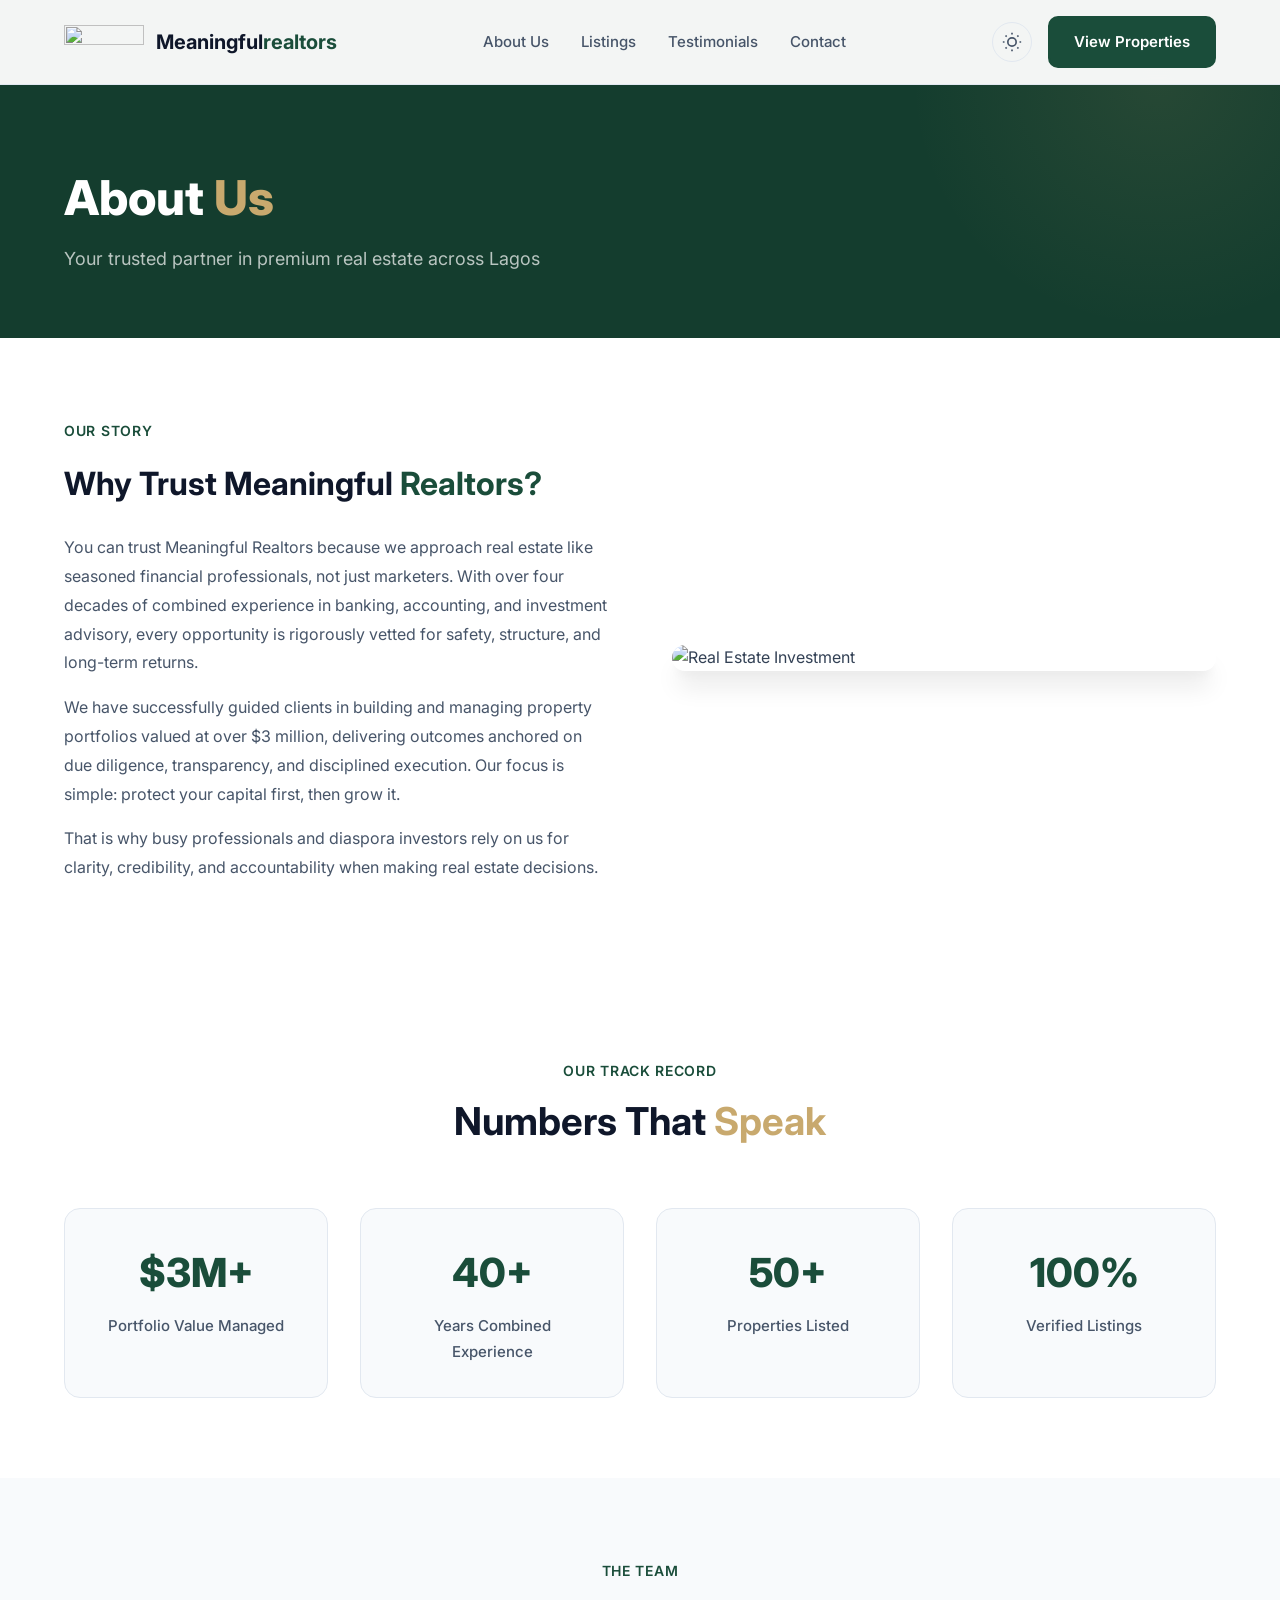
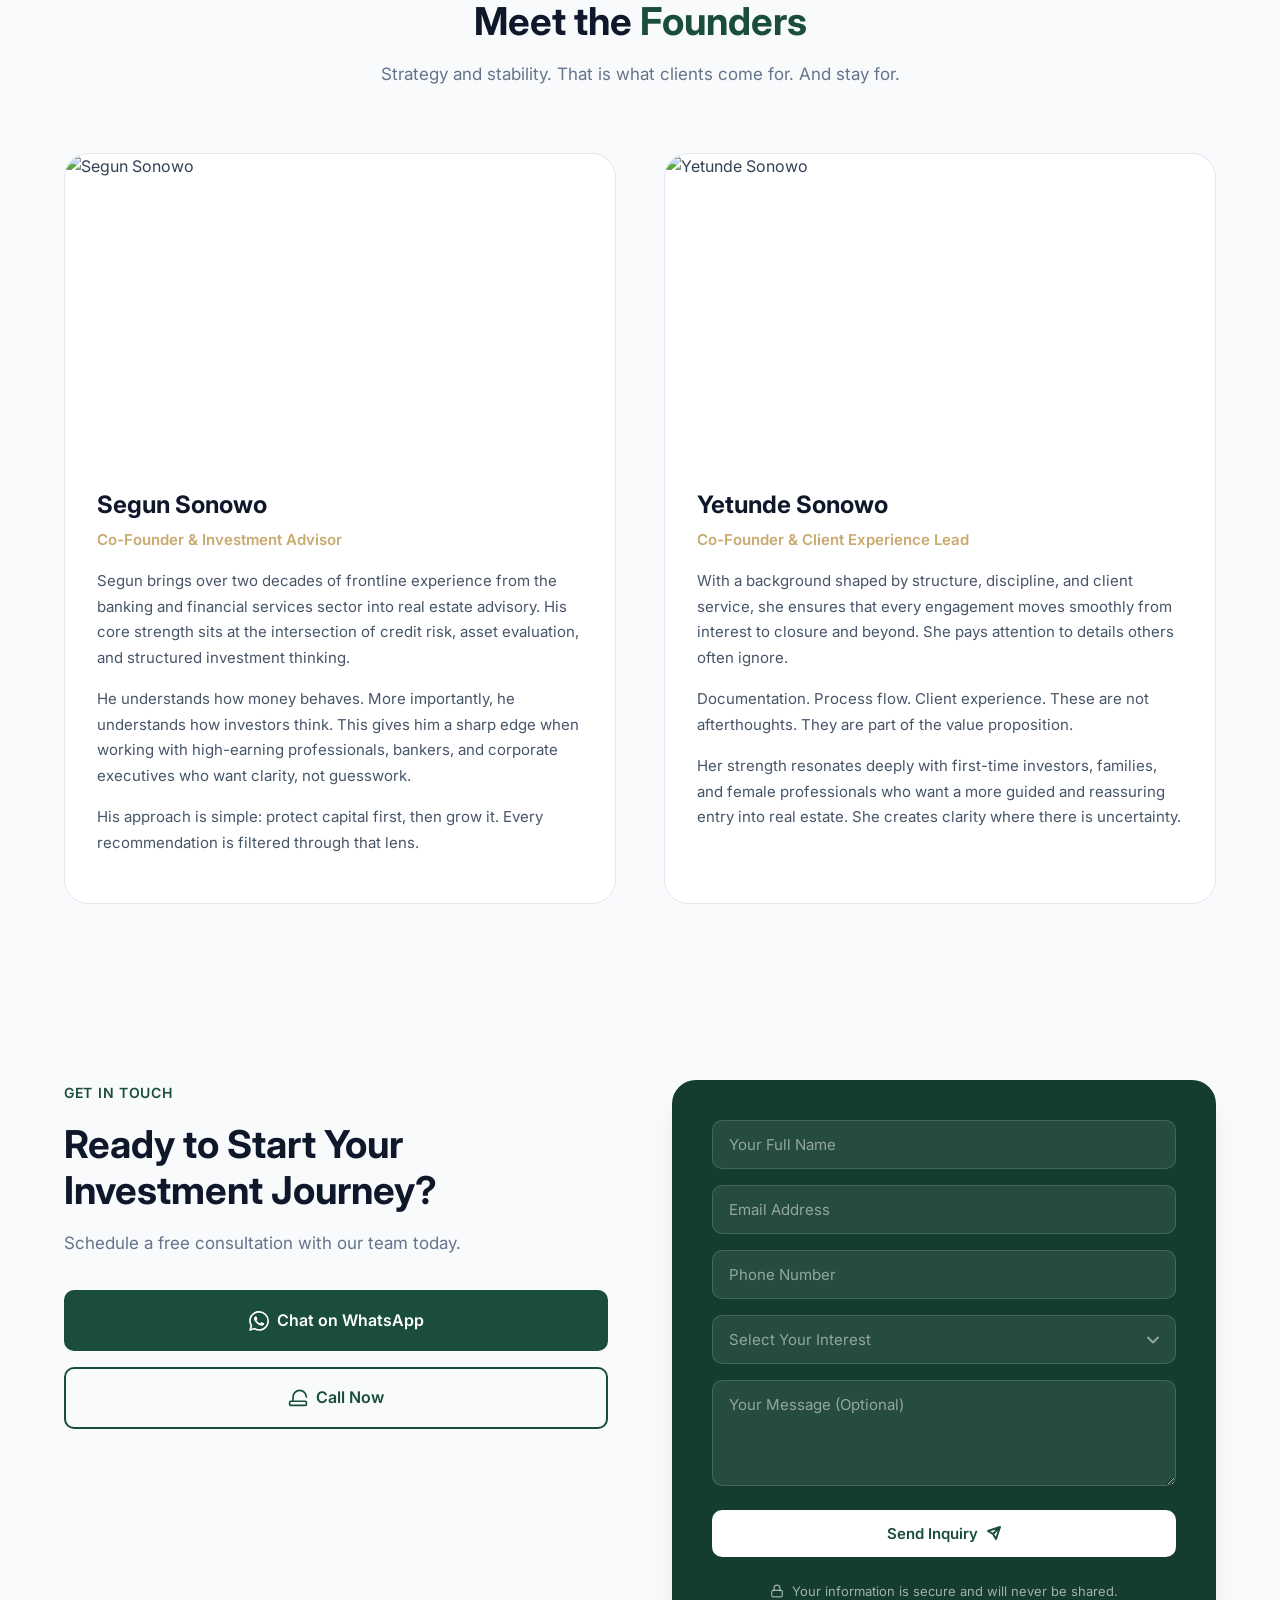
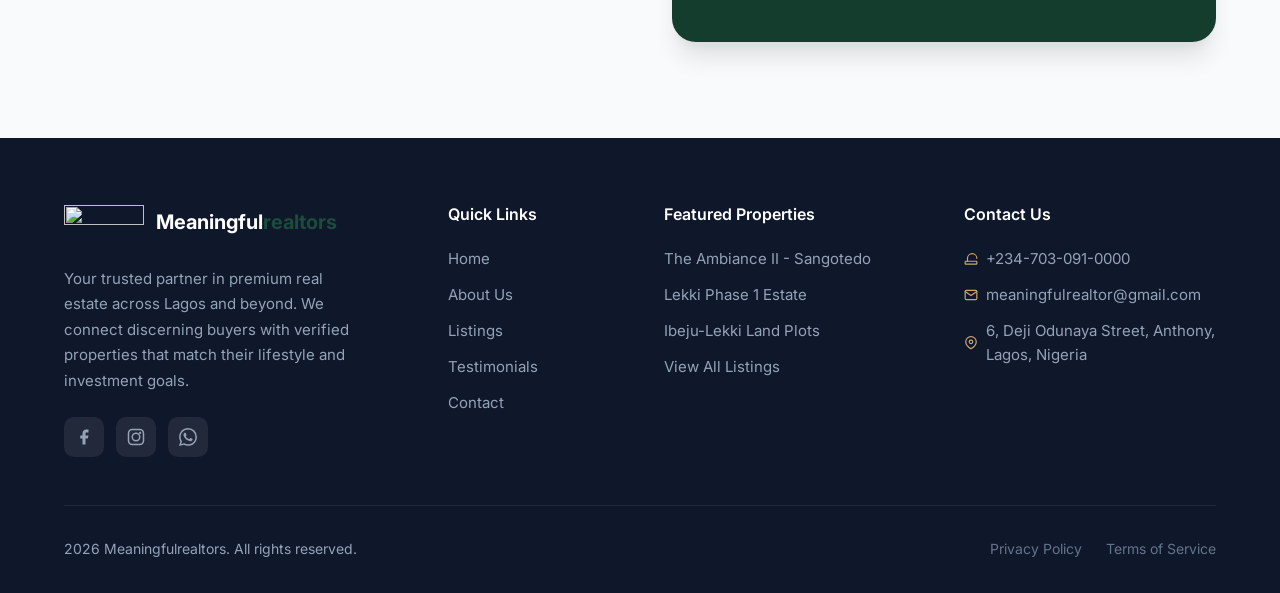
==== about.html @ 2f127710 "Add files via upload" ====
<!DOCTYPE html>
<html lang="en">
<head>
    <meta charset="UTF-8">
    <meta name="viewport" content="width=device-width, initial-scale=1.0">
    <title>About Us - Meaningfulrealtor</title>
    <link rel="stylesheet" href="styles.css">
    <link rel="preconnect" href="https://fonts.googleapis.com">
    <link rel="preconnect" href="https://fonts.gstatic.com" crossorigin>
    <link href="https://fonts.googleapis.com/css2?family=Inter:wght@300;400;500;600;700;800&display=swap" rel="stylesheet">
</head>
<body>

    <!-- Navbar -->
    <nav class="navbar" id="navbar">
        <div class="container nav-container">
            <a href="index.html" class="logo">
                <img src="./images/logo.png" alt="" width="80" height="40">
                <span class="logo-text">Meaningful<span class="logo-accent">realtors</span></span>
            </a>

            <ul class="nav-links" id="navLinks">
                <li><a href="about.html">About Us</a></li>
                <li><a href="listings.html">Listings</a></li>
                <li><a href="testimonials.html">Testimonials</a></li>
                <li><a href="index.html#contact">Contact</a></li>
            </ul>

            <div class="nav-actions">
                <button class="theme-toggle" id="themeToggle" aria-label="Toggle dark mode">
                    <svg class="sun-icon" width="20" height="20" viewBox="0 0 24 24" fill="none" stroke="currentColor" stroke-width="2"><circle cx="12" cy="12" r="5"/><path d="M12 1v2M12 21v2M4.22 4.22l1.42 1.42M18.36 18.36l1.42 1.42M1 12h2M21 12h2M4.22 19.78l1.42-1.42M18.36 5.64l1.42-1.42"/></svg>
                    <svg class="moon-icon" width="20" height="20" viewBox="0 0 24 24" fill="none" stroke="currentColor" stroke-width="2"><path d="M21 12.79A9 9 0 1111.21 3 7 7 0 0021 12.79z"/></svg>
                </button>
                <a href="listings.html" class="btn btn-primary nav-cta">View Properties</a>
                <button class="hamburger" id="hamburger" aria-label="Toggle menu">
                    <span></span>
                    <span></span>
                    <span></span>
                </button>
            </div>
        </div>
    </nav>

    <!-- Mobile Menu -->
    <div class="mobile-menu" id="mobileMenu">
        <button class="mobile-close" id="mobileClose" aria-label="Close menu">
            <svg width="24" height="24" viewBox="0 0 24 24" fill="none" stroke="currentColor" stroke-width="2"><path d="M18 6L6 18M6 6l12 12"/></svg>
        </button>
        <ul>
            <li><a href="about.html">About Us</a></li>
            <li><a href="listings.html">Listings</a></li>
            <li><a href="testimonials.html">Testimonials</a></li>
            <li><a href="index.html#contact">Contact</a></li>
        </ul>
        <a href="listings.html" class="btn btn-primary btn-full">View Properties</a>
    </div>
    <div class="mobile-overlay" id="mobileOverlay"></div>

    <!-- Page Header -->
    <section class="page-header">
        <div class="container">
            <h1>About <span class="text-gold">Us</span></h1>
            <p>Your trusted partner in premium real estate across Lagos</p>
        </div>
    </section>

    <!-- Company Story -->
    <section class="about-story">
        <div class="container">
            <div class="about-story-grid">
                <div class="about-story-text">
                    <span class="section-tag">Our Story</span>
                    <h2>Why Trust Meaningful <span class="text-green">Realtors?</span></h2>
                    <p>You can trust Meaningful Realtors because we approach real estate like seasoned financial professionals, not just marketers. With over four decades of combined experience in banking, accounting, and investment advisory, every opportunity is rigorously vetted for safety, structure, and long-term returns.</p>
                    <p>We have successfully guided clients in building and managing property portfolios valued at over $3 million, delivering outcomes anchored on due diligence, transparency, and disciplined execution. Our focus is simple: protect your capital first, then grow it.</p>
                    <p>That is why busy professionals and diaspora investors rely on us for clarity, credibility, and accountability when making real estate decisions.</p>
                </div>
                <div class="about-story-image">
                    <img src="https://images.unsplash.com/photo-1560518883-ce09059eeffa?w=600&h=500&fit=crop" alt="Real Estate Investment">
                </div>
            </div>
        </div>
    </section>

    <!-- Trust Stats -->
    <section class="trust-section">
        <div class="container">
            <div class="section-header">
                <span class="section-tag">Our Track Record</span>
                <h2 class="section-title">Numbers That <span class="text-gold">Speak</span></h2>
            </div>
            <div class="trust-grid">
                <div class="trust-item">
                    <span class="trust-number">$3M+</span>
                    <span class="trust-label">Portfolio Value Managed</span>
                </div>
                <div class="trust-item">
                    <span class="trust-number">40+</span>
                    <span class="trust-label">Years Combined Experience</span>
                </div>
                <div class="trust-item">
                    <span class="trust-number">50+</span>
                    <span class="trust-label">Properties Listed</span>
                </div>
                <div class="trust-item">
                    <span class="trust-number">100%</span>
                    <span class="trust-label">Verified Listings</span>
                </div>
            </div>
        </div>
    </section>

    <!-- Founders -->
    <section class="founders">
        <div class="container">
            <div class="section-header">
                <span class="section-tag">The Team</span>
                <h2 class="section-title">Meet the <span class="text-green">Founders</span></h2>
                <p class="section-subtitle">Strategy and stability. That is what clients come for. And stay for.</p>
            </div>
            <div class="founders-grid">
                <div class="founder-card">
                    <div class="founder-image">
                        <img src="./images/segun_sonowo.png" alt="Segun Sonowo">
                    </div>
                    <div class="founder-content">
                        <h3>Segun Sonowo</h3>
                        <span class="founder-role">Co-Founder & Investment Advisor</span>
                        <p>Segun brings over two decades of frontline experience from the banking and financial services sector into real estate advisory. His core strength sits at the intersection of credit risk, asset evaluation, and structured investment thinking.</p>
                        <p>He understands how money behaves. More importantly, he understands how investors think. This gives him a sharp edge when working with high-earning professionals, bankers, and corporate executives who want clarity, not guesswork.</p>
                        <p>His approach is simple: protect capital first, then grow it. Every recommendation is filtered through that lens.</p>
                    </div>
                </div>
                <div class="founder-card">
                    <div class="founder-image">
                        <img src="./images/Yetunde_Sonowo.png" alt="Yetunde Sonowo">
                    </div>
                    <div class="founder-content">
                        <h3>Yetunde Sonowo</h3>
                        <span class="founder-role">Co-Founder & Client Experience Lead</span>
                        <p>With a background shaped by structure, discipline, and client service, she ensures that every engagement moves smoothly from interest to closure and beyond. She pays attention to details others often ignore.</p>
                        <p>Documentation. Process flow. Client experience. These are not afterthoughts. They are part of the value proposition.</p>
                        <p>Her strength resonates deeply with first-time investors, families, and female professionals who want a more guided and reassuring entry into real estate. She creates clarity where there is uncertainty.</p>
                    </div>
                </div>
            </div>
        </div>
    </section>

    <!-- CTA Section -->
    <section class="contact" id="contact">
        <div class="container">
            <div class="contact-wrapper">
                <div class="contact-info">
                    <span class="section-tag">Get In Touch</span>
                    <h2 class="section-title">Ready to Start Your Investment Journey?</h2>
                    <p class="section-subtitle">Schedule a free consultation with our team today.</p>
                    <div class="contact-cta">
                        <a href="https://wa.me/2347030910000" target="_blank" class="btn btn-primary btn-lg btn-full">
                            <svg width="20" height="20" viewBox="0 0 24 24" fill="currentColor"><path d="M17.472 14.382c-.297-.149-1.758-.867-2.03-.967-.273-.099-.471-.148-.67.15-.197.297-.767.966-.94 1.164-.173.199-.347.223-.644.075-.297-.15-1.255-.463-2.39-1.475-.883-.788-1.48-1.761-1.653-2.059-.173-.297-.018-.458.13-.606.134-.133.298-.347.446-.52.149-.174.198-.298.298-.497.099-.198.05-.371-.025-.52-.075-.149-.669-1.612-.916-2.207-.242-.579-.487-.5-.669-.51-.173-.008-.371-.01-.57-.01-.198 0-.52.074-.792.372-.272.297-1.04 1.016-1.04 2.479 0 1.462 1.065 2.875 1.213 3.074.149.198 2.096 3.2 5.077 4.487.709.306 1.262.489 1.694.625.712.227 1.36.195 1.871.118.571-.085 1.758-.719 2.006-1.413.248-.694.248-1.289.173-1.413-.074-.124-.272-.198-.57-.347m-5.421 7.403h-.004a9.87 9.87 0 01-5.031-1.378l-.361-.214-3.741.982.998-3.648-.235-.374a9.86 9.86 0 01-1.51-5.26c.001-5.45 4.436-9.884 9.888-9.884 2.64 0 5.122 1.03 6.988 2.898a9.825 9.825 0 012.893 6.994c-.003 5.45-4.437 9.884-9.885 9.884m8.413-18.297A11.815 11.815 0 0012.05 0C5.495 0 .16 5.335.157 11.892c0 2.096.547 4.142 1.588 5.945L.057 24l6.305-1.654a11.882 11.882 0 005.683 1.448h.005c6.554 0 11.89-5.335 11.893-11.893a11.821 11.821 0 00-3.48-8.413z"/></svg>
                            Chat on WhatsApp
                        </a>
                        <a href="tel:+2347030910000" class="btn btn-outline-dark btn-lg btn-full">
                            <svg width="20" height="20" viewBox="0 0 24 24" fill="none" stroke="currentColor" stroke-width="2"><path d="M22 16.92V19.92C22 20.47 21.55 20.92 21 20.92H3C2.45 20.92 2 20.47 2 19.92V16.92C2 16.37 2.45 15.92 3 15.92H21C21.55 15.92 22 16.37 22 16.92Z"/><path d="M6 15.92V10.92C6 6.5 9.58 2.92 14 2.92C18.42 2.92 22 6.5 22 10.92" stroke-linecap="round"/></svg>
                            Call Now
                        </a>
                    </div>
                </div>
                <div class="contact-form-wrapper">
                    <form class="contact-form" action="#" method="POST">
                        <div class="form-group">
                            <input type="text" name="name" placeholder="Your Full Name" required>
                        </div>
                        <div class="form-group">
                            <input type="email" name="email" placeholder="Email Address" required>
                        </div>
                        <div class="form-group">
                            <input type="tel" name="phone" placeholder="Phone Number" required>
                        </div>
                        <div class="form-group">
                            <select name="interest" required>
                                <option value="" disabled selected>Select Your Interest</option>
                                <option value="buy">Buy a Property</option>
                                <option value="invest">Investment Opportunity</option>
                                <option value="rent">Rent a Property</option>
                                <option value="sell">Sell a Property</option>
                            </select>
                        </div>
                        <div class="form-group">
                            <textarea name="message" rows="4" placeholder="Your Message (Optional)"></textarea>
                        </div>
                        <button type="submit" class="btn btn-light btn-full">
                            Send Inquiry
                            <svg width="16" height="16" viewBox="0 0 16 16" fill="none"><path d="M14 2L7 9M14 2L10 14L7 9M14 2L2 6L7 9" stroke="currentColor" stroke-width="2" stroke-linecap="round" stroke-linejoin="round"/></svg>
                        </button>
                        <p class="form-note">
                            <svg width="14" height="14" viewBox="0 0 24 24" fill="none" stroke="currentColor" stroke-width="2"><rect x="3" y="11" width="18" height="11" rx="2"/><path d="M7 11V7C7 4.23858 9.23858 2 12 2C14.7614 2 17 4.23858 17 7V11" stroke-linecap="round"/></svg>
                            Your information is secure and will never be shared.
                        </p>
                    </form>
                </div>
            </div>
        </div>
    </section>

    <!-- Footer -->
    <footer class="footer">
        <div class="container">
            <div class="footer-grid">
                <div class="footer-brand">
                    <a href="index.html" class="logo">
                        <img src="./images/logo.png" alt="" width="80" height="40">
                        <span class="logo-text">Meaningful<span class="logo-accent">realtors</span></span>
                    </a>
                    <p>Your trusted partner in premium real estate across Lagos and beyond. We connect discerning buyers with verified properties that match their lifestyle and investment goals.</p>
                    <div class="social-links">
                        <a href="https://www.facebook.com/meaningfulrealtors/" aria-label="Facebook"><svg width="18" height="18" viewBox="0 0 24 24" fill="currentColor"><path d="M18 2H15C13.67 2 12.4 2.53 11.46 3.46C10.53 4.4 10 5.67 10 7V10H7V14H10V22H14V14H17L18 10H14V7C14 6.73 14.11 6.48 14.29 6.29C14.48 6.11 14.73 6 15 6H18V2Z"/></svg></a>
                        <a href="https://www.instagram.com/meaningfulrealtors/" target="_blank" aria-label="Instagram"><svg width="18" height="18" viewBox="0 0 24 24" fill="none" stroke="currentColor" stroke-width="2"><rect x="2" y="2" width="20" height="20" rx="5"/><circle cx="12" cy="12" r="5"/><circle cx="17.5" cy="6.5" r="1.5" fill="currentColor" stroke="none"/></svg></a>
                        <a href="https://wa.me/2347030910000" target="_blank" aria-label="WhatsApp"><svg width="18" height="18" viewBox="0 0 24 24" fill="currentColor"><path d="M17.472 14.382c-.297-.149-1.758-.867-2.03-.967-.273-.099-.471-.148-.67.15-.197.297-.767.966-.94 1.164-.173.199-.347.223-.644.075-.297-.15-1.255-.463-2.39-1.475-.883-.788-1.48-1.761-1.653-2.059-.173-.297-.018-.458.13-.606.134-.133.298-.347.446-.52.149-.174.198-.298.298-.497.099-.198.05-.371-.025-.52-.075-.149-.669-1.612-.916-2.207-.242-.579-.487-.5-.669-.51-.173-.008-.371-.01-.57-.01-.198 0-.52.074-.792.372-.272.297-1.04 1.016-1.04 2.479 0 1.462 1.065 2.875 1.213 3.074.149.198 2.096 3.2 5.077 4.487.709.306 1.262.489 1.694.625.712.227 1.36.195 1.871.118.571-.085 1.758-.719 2.006-1.413.248-.694.248-1.289.173-1.413-.074-.124-.272-.198-.57-.347m-5.421 7.403h-.004a9.87 9.87 0 01-5.031-1.378l-.361-.214-3.741.982.998-3.648-.235-.374a9.86 9.86 0 01-1.51-5.26c.001-5.45 4.436-9.884 9.888-9.884 2.64 0 5.122 1.03 6.988 2.898a9.825 9.825 0 012.893 6.994c-.003 5.45-4.437 9.884-9.885 9.884m8.413-18.297A11.815 11.815 0 0012.05 0C5.495 0 .16 5.335.157 11.892c0 2.096.547 4.142 1.588 5.945L.057 24l6.305-1.654a11.882 11.882 0 005.683 1.448h.005c6.554 0 11.89-5.335 11.893-11.893a11.821 11.821 0 00-3.48-8.413z"/></svg></a>
                        <!-- <a href="#" aria-label="LinkedIn"><svg width="18" height="18" viewBox="0 0 24 24" fill="currentColor"><path d="M20.447 20.452h-3.554v-5.569c0-1.328-.027-3.037-1.852-3.037-1.853 0-2.136 1.445-2.136 2.939v5.667H9.351V9h3.414v1.561h.046c.477-.9 1.637-1.85 3.37-1.85 3.601 0 4.267 2.37 4.267 5.455v6.286zM5.337 7.433a2.062 2.062 0 01-2.063-2.065 2.064 2.064 0 112.063 2.065zm1.782 13.019H3.555V9h3.564v11.452zM22.225 0H1.771C.792 0 0 .774 0 1.729v20.542C0 23.227.792 24 1.771 24h20.451C23.2 24 24 23.227 24 22.271V1.729C24 .774 23.2 0 22.222 0h.003z"/></svg></a> -->
                    </div>
                </div>
                <div class="footer-links">
                    <h4>Quick Links</h4>
                    <ul>
                        <li><a href="index.html">Home</a></li>
                        <li><a href="about.html">About Us</a></li>
                        <li><a href="listings.html">Listings</a></li>
                        <li><a href="testimonials.html">Testimonials</a></li>
                        <li><a href="index.html#contact">Contact</a></li>
                    </ul>
                </div>
                <div class="footer-links">
                    <h4>Featured Properties</h4>
                    <ul>
                        <li><a href="listings.html#ambiance">The Ambiance II - Sangotedo</a></li>
                        <li><a href="listings.html#lekki">Lekki Phase 1 Estate</a></li>
                        <li><a href="listings.html#ibeju">Ibeju-Lekki Land Plots</a></li>
                        <li><a href="listings.html">View All Listings</a></li>
                    </ul>
                </div>
                <div class="footer-links">
                    <h4>Contact Us</h4>
                    <ul>
                        <li>
                            <svg width="14" height="14" viewBox="0 0 24 24" fill="none" stroke="currentColor" stroke-width="2"><path d="M22 16.92V19.92C22 20.47 21.55 20.92 21 20.92H3C2.45 20.92 2 20.47 2 19.92V16.92C2 16.37 2.45 15.92 3 15.92H21C21.55 15.92 22 16.37 22 16.92Z"/><path d="M6 15.92V10.92C6 6.5 9.58 2.92 14 2.92C18.42 2.92 22 6.5 22 10.92" stroke-linecap="round"/></svg>
                            <span>+234-703-091-0000</span>
                        </li>
                        <li>
                            <svg width="14" height="14" viewBox="0 0 24 24" fill="none" stroke="currentColor" stroke-width="2"><path d="M4 4H20C21.1 4 22 4.9 22 6V18C22 19.1 21.1 20 20 20H4C2.9 20 2 19.1 2 18V6C2 4.9 2.9 4 4 4Z"/><path d="M22 6L12 13L2 6" stroke-linecap="round"/></svg>
                            <span>meaningfulrealtor@gmail.com</span>
                        </li>
                        <li>
                            <svg width="14" height="14" viewBox="0 0 24 24" fill="none" stroke="currentColor" stroke-width="2"><path d="M21 10C21 17 12 22 12 22C12 22 3 17 3 10C3 5.03 7.03 1 12 1C16.97 1 21 5.03 21 10Z"/><circle cx="12" cy="10" r="3"/></svg>
                            <span>6, Deji Odunaya Street, Anthony, Lagos, Nigeria</span>
                        </li>
                    </ul>
                </div>
            </div>
            <div class="footer-bottom">
                <p>2026 Meaningfulrealtors. All rights reserved.</p>
                <div class="footer-legal">
                    <a href="#">Privacy Policy</a>
                    <a href="#">Terms of Service</a>
                </div>
            </div>
        </div>
    </footer>

    <script src="script.js"></script>
    <script src="https://unpkg.com/aos@next/dist/aos.js"></script>
</body>
</html>
---- styles.css ----
/* ============================================
   Meaningfulrealtor - Real Estate Website
   Modern CSS with CSS Variables, Flexbox & Grid
   Dark Mode Support, Mobile Menu, Testimonials Slider
   ============================================ */

/* CSS Custom Properties */
:root {
    --color-primary: #1a4d3a;
    --color-primary-dark: #143d2e;
    --color-primary-light: #2d6b52;
    --color-gold: #c8a96e;
    --color-gold-dark: #b8985a;
    --color-white: #ffffff;
    --color-black: #0f172a;
    --color-gray-50: #f8fafc;
    --color-gray-100: #f1f5f9;
    --color-gray-200: #e2e8f0;
    --color-gray-300: #cbd5e1;
    --color-gray-400: #94a3b8;
    --color-gray-500: #64748b;
    --color-gray-600: #475569;
    --color-gray-700: #334155;
    --color-gray-800: #1e293b;
    --color-gray-900: #0f172a;

    --font-family: 'Inter', -apple-system, BlinkMacSystemFont, 'Segoe UI', Roboto, sans-serif;

    --radius-sm: 6px;
    --radius-md: 10px;
    --radius-lg: 16px;
    --radius-xl: 24px;

    --shadow-sm: 0 1px 2px rgba(0, 0, 0, 0.05);
    --shadow-md: 0 4px 6px -1px rgba(0, 0, 0, 0.1), 0 2px 4px -1px rgba(0, 0, 0, 0.06);
    --shadow-lg: 0 10px 15px -3px rgba(0, 0, 0, 0.1), 0 4px 6px -2px rgba(0, 0, 0, 0.05);
    --shadow-xl: 0 20px 25px -5px rgba(0, 0, 0, 0.1), 0 10px 10px -5px rgba(0, 0, 0, 0.04);

    --transition: all 0.3s cubic-bezier(0.4, 0, 0.2, 1);
    --container-max: 1200px;
    --container-padding: 1.5rem;
}

/* Dark Mode Variables */
[data-theme="dark"] {
    --color-white: #0f172a;
    --color-black: #f8fafc;
    --color-gray-50: #1e293b;
    --color-gray-100: #1e293b;
    --color-gray-200: #334155;
    --color-gray-300: #475569;
    --color-gray-400: #64748b;
    --color-gray-500: #94a3b8;
    --color-gray-600: #cbd5e1;
    --color-gray-700: #e2e8f0;
    --color-gray-800: #f1f5f9;
    --color-gray-900: #f8fafc;
}

/* Reset & Base */
*, *::before, *::after {
    box-sizing: border-box;
    margin: 0;
    padding: 0;
}

html {
    scroll-behavior: smooth;
    -webkit-font-smoothing: antialiased;
    -moz-osx-font-smoothing: grayscale;
}

body {
    font-family: var(--font-family);
    font-size: 16px;
    line-height: 1.6;
    color: var(--color-gray-700);
    background-color: var(--color-white);
    transition: background-color 0.3s ease, color 0.3s ease;
}

img {
    max-width: 100%;
    height: auto;
    display: block;
}

a {
    text-decoration: none;
    color: inherit;
    transition: var(--transition);
}

ul {
    list-style: none;
}

/* Container */
.container {
    width: 100%;
    max-width: var(--container-max);
    margin: 0 auto;
    padding: 0 var(--container-padding);
}

/* Typography Helpers */
.text-gold { color: var(--color-gold); }
.text-green { color: var(--color-primary); }
.text-center { text-align: center; }

/* Buttons */
.btn {
    display: inline-flex;
    align-items: center;
    justify-content: center;
    gap: 0.5rem;
    padding: 0.75rem 1.5rem;
    font-family: var(--font-family);
    font-size: 0.9375rem;
    font-weight: 600;
    border-radius: var(--radius-md);
    border: 2px solid transparent;
    cursor: pointer;
    transition: var(--transition);
    text-decoration: none;
    white-space: nowrap;
}

.btn-primary {
    background-color: var(--color-primary);
    color: var(--color-white);
    border-color: var(--color-primary);
}

.btn-primary:hover {
    background-color: var(--color-primary-dark);
    border-color: var(--color-primary-dark);
    transform: translateY(-2px);
    box-shadow: var(--shadow-lg);
}

.btn-outline {
    background-color: rgba(255, 255, 255, 0.1);
    color: var(--color-white);
    border-color: rgba(255, 255, 255, 0.3);
    backdrop-filter: blur(10px);
}

.btn-outline:hover {
    background-color: rgba(255, 255, 255, 0.2);
    border-color: rgba(255, 255, 255, 0.5);
    transform: translateY(-2px);
}

.btn-outline-dark {
    background-color: transparent;
    color: var(--color-primary);
    border-color: var(--color-primary);
}

.btn-outline-dark:hover {
    background-color: var(--color-primary);
    color: var(--color-white);
    transform: translateY(-2px);
}

.btn-light {
    background-color: var(--color-white);
    color: var(--color-primary);
    border-color: var(--color-white);
}

.btn-light:hover {
    background-color: var(--color-gray-100);
    transform: translateY(-2px);
    box-shadow: var(--shadow-lg);
}

.btn-lg {
    padding: 1rem 2rem;
    font-size: 1rem;
}

.btn-sm {
    padding: 0.5rem 1rem;
    font-size: 0.875rem;
}

.btn-full {
    width: 100%;
}

/* ============================================
   THEME TOGGLE
   ============================================ */
.theme-toggle {
    width: 40px;
    height: 40px;
    border-radius: 50%;
    border: 1px solid var(--color-gray-200);
    background: transparent;
    cursor: pointer;
    display: flex;
    align-items: center;
    justify-content: center;
    color: var(--color-gray-600);
    transition: var(--transition);
    position: relative;
    overflow: hidden;
}

.theme-toggle:hover {
    background-color: var(--color-gray-100);
    color: var(--color-primary);
}

.theme-toggle .sun-icon,
.theme-toggle .moon-icon {
    position: absolute;
    transition: transform 0.3s ease, opacity 0.3s ease;
}

.theme-toggle .sun-icon {
    opacity: 1;
    transform: rotate(0deg) scale(1);
}

.theme-toggle .moon-icon {
    opacity: 0;
    transform: rotate(90deg) scale(0.5);
}

[data-theme="dark"] .theme-toggle .sun-icon {
    opacity: 0;
    transform: rotate(-90deg) scale(0.5);
}

[data-theme="dark"] .theme-toggle .moon-icon {
    opacity: 1;
    transform: rotate(0deg) scale(1);
}

/* ============================================
   NAVBAR
   ============================================ */
.navbar {
    position: fixed;
    top: 0;
    left: 0;
    right: 0;
    z-index: 1000;
    background-color: rgba(255, 255, 255, 0.95);
    backdrop-filter: blur(20px);
    border-bottom: 1px solid var(--color-gray-200);
    padding: 1rem 0;
    transition: var(--transition);
}

[data-theme="dark"] .navbar {
    background-color: rgba(15, 23, 42, 0.95);
    border-bottom-color: var(--color-gray-800);
}

.nav-container {
    display: flex;
    align-items: center;
    justify-content: space-between;
}

.logo {
    display: flex;
    align-items: center;
    gap: 0.75rem;
    font-weight: 700;
    font-size: 1.25rem;
    color: var(--color-gray-900);
}

.logo-text {
    color: var(--color-gray-900);
}

.logo-accent {
    color: var(--color-primary);
}

.nav-links {
    display: flex;
    align-items: center;
    gap: 2rem;
}

.nav-links a {
    font-size: 0.9375rem;
    font-weight: 500;
    color: var(--color-gray-600);
    position: relative;
}

.nav-links a::after {
    content: '';
    position: absolute;
    bottom: -4px;
    left: 0;
    width: 0;
    height: 2px;
    background-color: var(--color-primary);
    transition: var(--transition);
}

.nav-links a:hover {
    color: var(--color-primary);
}

.nav-links a:hover::after {
    width: 100%;
}

.nav-actions {
    display: flex;
    align-items: center;
    gap: 1rem;
}

/* Hamburger Menu */
.hamburger {
    display: none;
    flex-direction: column;
    gap: 5px;
    background: none;
    border: none;
    cursor: pointer;
    padding: 5px;
    z-index: 1002;
}

.hamburger span {
    display: block;
    width: 24px;
    height: 2px;
    background-color: var(--color-gray-800);
    border-radius: 2px;
    transition: var(--transition);
}

.hamburger.active span:nth-child(1) {
    transform: rotate(45deg) translate(5px, 5px);
}

.hamburger.active span:nth-child(2) {
    opacity: 0;
}

.hamburger.active span:nth-child(3) {
    transform: rotate(-45deg) translate(5px, -5px);
}

/* Mobile Menu */
.mobile-menu {
    position: fixed;
    top: 0;
    right: -100%;
    width: 320px;
    max-width: 85vw;
    height: 100vh;
    background-color: var(--color-white);
    z-index: 1001;
    padding: 5rem 2rem 2rem;
    box-shadow: var(--shadow-xl);
    transition: right 0.4s cubic-bezier(0.4, 0, 0.2, 1);
    display: flex;
    flex-direction: column;
    gap: 2rem;
}

.mobile-menu.active {
    right: 0;
}

.mobile-menu ul {
    display: flex;
    flex-direction: column;
    gap: 1.5rem;
}

.mobile-menu a {
    font-size: 1.125rem;
    font-weight: 600;
    color: var(--color-gray-800);
    display: block;
    padding: 0.5rem 0;
    border-bottom: 1px solid var(--color-gray-100);
}

.mobile-menu a:hover {
    color: var(--color-primary);
}

.mobile-close {
    position: absolute;
    top: 1.5rem;
    right: 1.5rem;
    background: none;
    border: none;
    cursor: pointer;
    color: var(--color-gray-600);
    width: 40px;
    height: 40px;
    display: flex;
    align-items: center;
    justify-content: center;
    border-radius: 50%;
    transition: var(--transition);
}

.mobile-close:hover {
    background-color: var(--color-gray-100);
    color: var(--color-gray-900);
}

.mobile-overlay {
    position: fixed;
    inset: 0;
    background-color: rgba(0, 0, 0, 0.5);
    z-index: 1000;
    opacity: 0;
    visibility: hidden;
    transition: var(--transition);
}

.mobile-overlay.active {
    opacity: 1;
    visibility: visible;
}

/* ============================================
   HERO SECTION
   ============================================ */
.hero {
    position: relative;
    min-height: 100vh;
    display: flex;
    align-items: center;
    background: url('https://images.unsplash.com/photo-1600596542815-ffad4c1539a9?w=1920&h=1080&fit=crop') center/cover no-repeat;
    padding-top: 80px;
}

.hero-overlay {
    position: absolute;
    inset: 0;
    background: linear-gradient(
        135deg,
        rgba(15, 23, 42, 0.85) 0%,
        rgba(26, 77, 58, 0.75) 50%,
        rgba(15, 23, 42, 0.7) 100%
    );
}

.hero-content {
    position: relative;
    z-index: 2;
    max-width: 700px;
    padding: 4rem 0;
}

.hero-badge {
    display: inline-flex;
    align-items: center;
    gap: 0.5rem;
    background-color: rgba(255, 255, 255, 0.1);
    backdrop-filter: blur(10px);
    padding: 0.5rem 1rem;
    border-radius: 50px;
    font-size: 0.875rem;
    font-weight: 500;
    color: var(--color-white);
    margin-bottom: 1.5rem;
    border: 1px solid rgba(255, 255, 255, 0.2);
}

.hero-badge .dot {
    width: 8px;
    height: 8px;
    background-color: var(--color-gold);
    border-radius: 50%;
    display: inline-block;
}

.hero-title {
    font-size: clamp(2.5rem, 5vw, 4rem);
    font-weight: 800;
    line-height: 1.1;
    color: var(--color-white);
    margin-bottom: 1.5rem;
    letter-spacing: -0.02em;
}

.hero-subtitle {
    font-size: 1.125rem;
    color: rgba(255, 255, 255, 0.8);
    margin-bottom: 2.5rem;
    max-width: 560px;
    line-height: 1.7;
}

.hero-buttons {
    display: flex;
    gap: 1rem;
    margin-bottom: 4rem;
    flex-wrap: wrap;
}

.hero-stats {
    display: flex;
    gap: 3rem;
    flex-wrap: wrap;
}

.stat {
    position: relative;
}

.stat-number {
    font-size: 2.5rem;
    font-weight: 800;
    color: var(--color-white);
    line-height: 1;
}

.stat-label {
    font-size: 0.875rem;
    color: rgba(255, 255, 255, 0.7);
    margin-top: 0.5rem;
    display: block;
}

.stat-arrow {
    position: absolute;
    right: -1.5rem;
    top: 50%;
    transform: translateY(-50%);
    color: var(--color-gold);
    opacity: 0.6;
}

/* ============================================
   WHY CHOOSE US
   ============================================ */
.why-choose {
    padding: 6rem 0;
    background-color: var(--color-gray-50);
}

.section-header {
    text-align: center;
    max-width: 700px;
    margin: 0 auto 4rem;
}

.section-header.light {
    color: var(--color-white);
}

.section-header.light .section-subtitle {
    color: rgba(255, 255, 255, 0.8);
}

.section-tag {
    display: inline-block;
    font-size: 0.875rem;
    font-weight: 600;
    color: var(--color-primary);
    text-transform: uppercase;
    letter-spacing: 0.05em;
    margin-bottom: 1rem;
}

.tag-light {
    background-color: rgba(255, 255, 255, 0.15);
    padding: 0.375rem 1rem;
    border-radius: 50px;
    color: var(--color-white);
}

.section-title {
    font-size: clamp(1.75rem, 3vw, 2.5rem);
    font-weight: 700;
    color: var(--color-gray-900);
    line-height: 1.2;
    margin-bottom: 1rem;
}

.section-header.light .section-title {
    color: var(--color-white);
}

.section-subtitle {
    font-size: 1.0625rem;
    color: var(--color-gray-500);
    line-height: 1.7;
}

.features-grid {
    display: grid;
    grid-template-columns: repeat(auto-fit, minmax(260px, 1fr));
    gap: 1.5rem;
}

.feature-card {
    background-color: var(--color-white);
    padding: 2rem;
    border-radius: var(--radius-lg);
    border: 1px solid var(--color-gray-200);
    transition: var(--transition);
}

.feature-card:hover {
    transform: translateY(-4px);
    box-shadow: var(--shadow-xl);
    border-color: var(--color-gray-300);
}

.feature-icon {
    width: 48px;
    height: 48px;
    border-radius: var(--radius-md);
    display: flex;
    align-items: center;
    justify-content: center;
    margin-bottom: 1.25rem;
}

.icon-green {
    background-color: var(--color-primary);
}

.icon-gold {
    background-color: var(--color-gold);
}

.feature-card h3 {
    font-size: 1.125rem;
    font-weight: 700;
    color: var(--color-gray-900);
    margin-bottom: 0.75rem;
}

.feature-card p {
    font-size: 0.9375rem;
    color: var(--color-gray-500);
    line-height: 1.6;
}

/* ============================================
   FEATURED LISTINGS PREVIEW
   ============================================ */
.featured-preview {
    padding: 6rem 0;
    background-color: var(--color-white);
}

.listings-grid {
    display: grid;
    grid-template-columns: repeat(auto-fit, minmax(340px, 1fr));
    gap: 2rem;
}

.listing-card {
    background-color: var(--color-gray-50);
    border-radius: var(--radius-xl);
    overflow: hidden;
    border: 1px solid var(--color-gray-200);
    transition: var(--transition);
}

.listing-card:hover {
    transform: translateY(-6px);
    box-shadow: var(--shadow-xl);
}

.listing-image {
    position: relative;
    height: 240px;
    overflow: hidden;
}

.listing-image img {
    width: 100%;
    height: 100%;
    object-fit: cover;
    transition: transform 0.5s ease;
}

.listing-card:hover .listing-image img {
    transform: scale(1.05);
}

.listing-badge {
    position: absolute;
    top: 1rem;
    left: 1rem;
    background-color: var(--color-primary);
    color: var(--color-white);
    padding: 0.375rem 0.75rem;
    border-radius: var(--radius-sm);
    font-size: 0.75rem;
    font-weight: 600;
    text-transform: uppercase;
}

.badge-ready {
    background-color: var(--color-gold);
    color: var(--color-gray-900);
}

.listing-price {
    position: absolute;
    bottom: 1rem;
    left: 1rem;
    background-color: var(--color-white);
    color: var(--color-primary);
    padding: 0.5rem 1rem;
    border-radius: var(--radius-sm);
    font-weight: 700;
    font-size: 0.9375rem;
    box-shadow: var(--shadow-md);
}

.listing-content {
    padding: 1.5rem;
}

.listing-content h3 {
    font-size: 1.125rem;
    font-weight: 700;
    color: var(--color-gray-900);
    margin-bottom: 0.5rem;
}

.listing-location {
    display: flex;
    align-items: center;
    gap: 0.5rem;
    font-size: 0.875rem;
    color: var(--color-gray-500);
    margin-bottom: 1rem;
}

.listing-features {
    display: flex;
    flex-direction: column;
    gap: 0.375rem;
    margin-bottom: 1.25rem;
}

.listing-features li {
    font-size: 0.875rem;
    color: var(--color-gray-600);
    position: relative;
    padding-left: 1.25rem;
}

.listing-features li::before {
    content: '';
    position: absolute;
    left: 0;
    top: 0.5rem;
    width: 6px;
    height: 6px;
    background-color: var(--color-gold);
    border-radius: 50%;
}

.listing-actions {
    display: flex;
    gap: 0.75rem;
}

/* ============================================
   PROCESS SECTION
   ============================================ */
.process {
    padding: 6rem 0;
    background-color: var(--color-primary-dark);
    position: relative;
    overflow: hidden;
}

.process::before {
    content: '';
    position: absolute;
    top: -50%;
    right: -20%;
    width: 600px;
    height: 600px;
    background: radial-gradient(circle, rgba(200, 169, 110, 0.1) 0%, transparent 70%);
    border-radius: 50%;
}

.process-steps {
    display: flex;
    align-items: flex-start;
    justify-content: center;
    gap: 0;
    position: relative;
    z-index: 1;
}

.step {
    flex: 1;
    text-align: center;
    padding: 0 1rem;
    position: relative;
}

.step-number {
    position: absolute;
    top: -10px;
    right: 30%;
    width: 28px;
    height: 28px;
    background-color: var(--color-gold);
    color: var(--color-white);
    border-radius: 50%;
    display: flex;
    align-items: center;
    justify-content: center;
    font-size: 0.75rem;
    font-weight: 700;
    z-index: 2;
}

.step-icon {
    width: 64px;
    height: 64px;
    background-color: rgba(255, 255, 255, 0.1);
    border-radius: var(--radius-lg);
    display: flex;
    align-items: center;
    justify-content: center;
    margin: 0 auto 1.5rem;
    border: 1px solid rgba(255, 255, 255, 0.15);
}

.step h3 {
    font-size: 1.125rem;
    font-weight: 700;
    color: var(--color-white);
    margin-bottom: 0.75rem;
}

.step p {
    font-size: 0.9375rem;
    color: rgba(255, 255, 255, 0.7);
    line-height: 1.6;
    max-width: 240px;
    margin: 0 auto;
}

.step-connector {
    width: 60px;
    height: 2px;
    background: linear-gradient(90deg, rgba(255,255,255,0.2), rgba(255,255,255,0.05));
    margin-top: 2rem;
    flex-shrink: 0;
}

/* ============================================
   TESTIMONIALS SLIDER
   ============================================ */
.testimonials-preview {
    padding: 6rem 0;
    background-color: var(--color-gray-50);
}

.testimonials-slider {
    position: relative;
    overflow: hidden;
    padding: 0 1rem;
}

.testimonials-track {
    display: flex;
    gap: 1.5rem;
    transition: transform 0.5s cubic-bezier(0.4, 0, 0.2, 1);
    cursor: grab;
}

.testimonials-track:active {
    cursor: grabbing;
}

.testimonial-card {
    flex: 0 0 calc(33.333% - 1rem);
    min-width: 300px;
    background-color: var(--color-white);
    padding: 2rem;
    border-radius: var(--radius-lg);
    border: 1px solid var(--color-gray-200);
    transition: var(--transition);
}

.testimonial-card:hover {
    box-shadow: var(--shadow-lg);
    transform: translateY(-2px);
}

.testimonial-stars {
    display: flex;
    gap: 0.25rem;
    margin-bottom: 1rem;
    color: var(--color-gold);
}

.testimonial-text {
    font-size: 0.9375rem;
    color: var(--color-gray-600);
    line-height: 1.7;
    margin-bottom: 1.5rem;
    font-style: italic;
}

.testimonial-author {
    display: flex;
    align-items: center;
    gap: 1rem;
}

.testimonial-author img {
    width: 48px;
    height: 48px;
    border-radius: 50%;
    object-fit: cover;
}

.testimonial-author strong {
    display: block;
    font-size: 0.9375rem;
    color: var(--color-gray-900);
    margin-bottom: 0.25rem;
}

.testimonial-author span {
    font-size: 0.8125rem;
    color: var(--color-gray-500);
}

/* Slider Controls */
.slider-controls {
    display: flex;
    align-items: center;
    justify-content: center;
    gap: 1.5rem;
    margin-top: 2.5rem;
}

.slider-btn {
    width: 44px;
    height: 44px;
    border-radius: 50%;
    border: 1px solid var(--color-gray-300);
    background-color: var(--color-white);
    color: var(--color-gray-600);
    cursor: pointer;
    display: flex;
    align-items: center;
    justify-content: center;
    transition: var(--transition);
}

.slider-btn:hover {
    background-color: var(--color-primary);
    border-color: var(--color-primary);
    color: var(--color-white);
    transform: scale(1.1);
}

.slider-btn:disabled {
    opacity: 0.4;
    cursor: not-allowed;
    transform: none;
}

.slider-dots {
    display: flex;
    gap: 0.5rem;
}

.slider-dot {
    width: 10px;
    height: 10px;
    border-radius: 50%;
    background-color: var(--color-gray-300);
    border: none;
    cursor: pointer;
    transition: var(--transition);
}

.slider-dot.active {
    background-color: var(--color-primary);
    transform: scale(1.2);
}

/* ============================================
   CONTACT SECTION
   ============================================ */
.contact {
    padding: 6rem 0;
    background-color: var(--color-gray-50);
}

.contact-wrapper {
    display: grid;
    grid-template-columns: 1fr 1fr;
    gap: 4rem;
    align-items: start;
}

.contact-info .section-header {
    text-align: left;
    margin: 0 0 2rem 0;
}

.contact-details {
    display: flex;
    flex-direction: column;
    gap: 1.5rem;
}

.contact-item {
    display: flex;
    align-items: flex-start;
    gap: 1rem;
}

.contact-icon {
    width: 44px;
    height: 44px;
    background-color: var(--color-primary);
    border-radius: var(--radius-md);
    display: flex;
    align-items: center;
    justify-content: center;
    color: var(--color-white);
    flex-shrink: 0;
}

.contact-item div {
    display: flex;
    flex-direction: column;
    gap: 0.25rem;
}

.contact-label {
    font-size: 0.875rem;
    color: var(--color-gray-500);
    font-weight: 500;
}

.contact-value {
    font-size: 1rem;
    font-weight: 600;
    color: var(--color-gray-900);
}

.contact-cta {
    display: flex;
    flex-direction: column;
    gap: 1rem;
    margin-top: 2rem;
}

.contact-form-wrapper {
    background-color: var(--color-primary-dark);
    padding: 2.5rem;
    border-radius: var(--radius-xl);
    box-shadow: var(--shadow-xl);
}

.contact-form {
    display: flex;
    flex-direction: column;
    gap: 1rem;
}

.form-group input,
.form-group select,
.form-group textarea {
    width: 100%;
    padding: 0.875rem 1rem;
    background-color: rgba(255, 255, 255, 0.08);
    border: 1px solid rgba(255, 255, 255, 0.15);
    border-radius: var(--radius-md);
    color: var(--color-white);
    font-family: var(--font-family);
    font-size: 0.9375rem;
    transition: var(--transition);
    outline: none;
}

.form-group input::placeholder,
.form-group textarea::placeholder,
.form-group select:invalid {
    color: rgba(255, 255, 255, 0.5);
}

.form-group input:focus,
.form-group select:focus,
.form-group textarea:focus {
    border-color: var(--color-gold);
    background-color: rgba(255, 255, 255, 0.12);
}

.form-group select {
    appearance: none;
    background-image: url("data:image/svg+xml,%3Csvg width='12' height='8' viewBox='0 0 12 8' fill='none' xmlns='http://www.w3.org/2000/svg'%3E%3Cpath d='M1 1.5L6 6.5L11 1.5' stroke='rgba(255,255,255,0.5)' stroke-width='2' stroke-linecap='round' stroke-linejoin='round'/%3E%3C/svg%3E");
    background-repeat: no-repeat;
    background-position: right 1rem center;
    padding-right: 2.5rem;
}

.form-group select option {
    background-color: var(--color-primary-dark);
    color: var(--color-white);
}

.form-group textarea {
    resize: vertical;
    min-height: 100px;
}

.form-note {
    display: flex;
    align-items: center;
    justify-content: center;
    gap: 0.5rem;
    font-size: 0.8125rem;
    color: rgba(255, 255, 255, 0.6);
    margin-top: 0.5rem;
}

/* ============================================
   FOOTER
   ============================================ */
.footer {
    background-color: var(--color-gray-900);
    color: var(--color-gray-400);
    padding: 4rem 0 2rem;
}

.footer-grid {
    display: grid;
    grid-template-columns: 2fr 1fr 1.5fr 1.5fr;
    gap: 3rem;
    margin-bottom: 3rem;
}

.footer-brand .logo {
    margin-bottom: 1.5rem;
}

.footer-brand .logo-text {
    color: var(--color-white);
}

.footer-brand p {
    font-size: 0.9375rem;
    line-height: 1.7;
    margin-bottom: 1.5rem;
    max-width: 300px;
}

.social-links {
    display: flex;
    gap: 0.75rem;
}

.social-links a {
    width: 40px;
    height: 40px;
    background-color: rgba(255, 255, 255, 0.08);
    border-radius: var(--radius-md);
    display: flex;
    align-items: center;
    justify-content: center;
    color: var(--color-gray-400);
    transition: var(--transition);
}

.social-links a:hover {
    background-color: var(--color-primary);
    color: var(--color-white);
    transform: translateY(-2px);
}

.footer-links h4 {
    font-size: 1rem;
    font-weight: 600;
    color: var(--color-white);
    margin-bottom: 1.25rem;
}

.footer-links ul {
    display: flex;
    flex-direction: column;
    gap: 0.75rem;
}

.footer-links a {
    font-size: 0.9375rem;
    color: var(--color-gray-400);
    transition: var(--transition);
}

.footer-links a:hover {
    color: var(--color-gold);
}

.footer-links li {
    display: flex;
    align-items: center;
    gap: 0.5rem;
    font-size: 0.9375rem;
    color: var(--color-gray-400);
}

.footer-links li svg {
    flex-shrink: 0;
    color: var(--color-gold);
}

.footer-bottom {
    display: flex;
    justify-content: space-between;
    align-items: center;
    padding-top: 2rem;
    border-top: 1px solid rgba(255, 255, 255, 0.08);
    font-size: 0.875rem;
}

.footer-legal {
    display: flex;
    gap: 1.5rem;
}

.footer-legal a {
    color: var(--color-gray-500);
}

.footer-legal a:hover {
    color: var(--color-white);
}

/* ============================================
   ABOUT PAGE STYLES
   ============================================ */
.page-header {
    padding: 10rem 0 4rem;
    background-color: var(--color-primary-dark);
    position: relative;
    overflow: hidden;
}

.page-header::before {
    content: '';
    position: absolute;
    top: -50%;
    right: -10%;
    width: 500px;
    height: 500px;
    background: radial-gradient(circle, rgba(200, 169, 110, 0.1) 0%, transparent 70%);
    border-radius: 50%;
}

.page-header .container {
    position: relative;
    z-index: 1;
}

.page-header h1 {
    font-size: clamp(2rem, 4vw, 3rem);
    font-weight: 800;
    color: var(--color-white);
    margin-bottom: 0.5rem;
}

.page-header p {
    font-size: 1.125rem;
    color: rgba(255, 255, 255, 0.7);
}

/* About Content */
.about-story {
    padding: 5rem 0;
    background-color: var(--color-white);
}

.about-story-grid {
    display: grid;
    grid-template-columns: 1fr 1fr;
    gap: 4rem;
    align-items: center;
}

.about-story-text h2 {
    font-size: 2rem;
    font-weight: 700;
    color: var(--color-gray-900);
    margin-bottom: 1.5rem;
}

.about-story-text p {
    font-size: 1rem;
    color: var(--color-gray-600);
    line-height: 1.8;
    margin-bottom: 1rem;
}

.about-story-image {
    border-radius: var(--radius-xl);
    overflow: hidden;
    box-shadow: var(--shadow-xl);
}

.about-story-image img {
    width: 100%;
    height: 100%;
    object-fit: cover;
}

/* Founders Section */
.founders {
    padding: 5rem 0;
    background-color: var(--color-gray-50);
}

.founders-grid {
    display: grid;
    grid-template-columns: repeat(auto-fit, minmax(400px, 1fr));
    gap: 3rem;
}

.founder-card {
    background-color: var(--color-white);
    border-radius: var(--radius-xl);
    overflow: hidden;
    border: 1px solid var(--color-gray-200);
    transition: var(--transition);
}

.founder-card:hover {
    box-shadow: var(--shadow-xl);
    transform: translateY(-4px);
}

.founder-image {
    height: 300px;
    overflow: hidden;
}

.founder-image img {
    width: 100%;
    height: 100%;
    object-fit: cover;
    transition: transform 0.5s ease;
}

.founder-card:hover .founder-image img {
    transform: scale(1.05);
}

.founder-content {
    padding: 2rem;
}

.founder-content h3 {
    font-size: 1.5rem;
    font-weight: 700;
    color: var(--color-gray-900);
    margin-bottom: 0.25rem;
}

.founder-role {
    font-size: 0.9375rem;
    color: var(--color-gold);
    font-weight: 600;
    margin-bottom: 1rem;
    display: block;
}

.founder-content p {
    font-size: 0.9375rem;
    color: var(--color-gray-600);
    line-height: 1.7;
    margin-bottom: 1rem;
}

/* Trust Section */
.trust-section {
    padding: 5rem 0;
    background-color: var(--color-white);
}

.trust-grid {
    display: grid;
    grid-template-columns: repeat(auto-fit, minmax(200px, 1fr));
    gap: 2rem;
    margin-top: 3rem;
}

.trust-item {
    text-align: center;
    padding: 2rem;
    background-color: var(--color-gray-50);
    border-radius: var(--radius-lg);
    border: 1px solid var(--color-gray-200);
}

.trust-item .trust-number {
    font-size: 2.5rem;
    font-weight: 800;
    color: var(--color-primary);
    display: block;
    margin-bottom: 0.5rem;
}

.trust-item .trust-label {
    font-size: 0.9375rem;
    color: var(--color-gray-600);
    font-weight: 500;
}

/* ============================================
   LISTINGS PAGE STYLES
   ============================================ */
.listings-page {
    padding: 5rem 0;
    background-color: var(--color-gray-50);
}

.listings-filter {
    display: flex;
    gap: 1rem;
    margin-bottom: 3rem;
    flex-wrap: wrap;
}

.filter-btn {
    padding: 0.5rem 1.25rem;
    border-radius: 50px;
    border: 1px solid var(--color-gray-300);
    background-color: var(--color-white);
    color: var(--color-gray-600);
    font-family: var(--font-family);
    font-size: 0.875rem;
    font-weight: 500;
    cursor: pointer;
    transition: var(--transition);
}

.filter-btn:hover,
.filter-btn.active {
    background-color: var(--color-primary);
    border-color: var(--color-primary);
    color: var(--color-white);
}

.listing-detail {
    background-color: var(--color-white);
    border-radius: var(--radius-xl);
    overflow: hidden;
    border: 1px solid var(--color-gray-200);
    margin-bottom: 3rem;
}

.listing-detail-header {
    display: grid;
    grid-template-columns: 1fr 1fr;
    gap: 0;
}

.listing-detail-image {
    height: 100%;
    min-height: 400px;
}

.listing-detail-image img {
    width: 100%;
    height: 100%;
    object-fit: cover;
}

.listing-detail-info {
    padding: 3rem;
    display: flex;
    flex-direction: column;
    justify-content: center;
}

.listing-detail-info h2 {
    font-size: 1.75rem;
    font-weight: 700;
    color: var(--color-gray-900);
    margin-bottom: 1rem;
}

.listing-detail-info .price {
    font-size: 1.5rem;
    font-weight: 800;
    color: var(--color-primary);
    margin-bottom: 1.5rem;
}

.detail-features {
    display: grid;
    grid-template-columns: 1fr 1fr;
    gap: 1rem;
    margin-bottom: 2rem;
}

.detail-feature {
    display: flex;
    align-items: center;
    gap: 0.75rem;
    font-size: 0.9375rem;
    color: var(--color-gray-600);
}

.detail-feature svg {
    color: var(--color-gold);
    flex-shrink: 0;
}

.listing-detail-body {
    padding: 3rem;
    border-top: 1px solid var(--color-gray-200);
}

.listing-detail-body h3 {
    font-size: 1.25rem;
    font-weight: 700;
    color: var(--color-gray-900);
    margin-bottom: 1rem;
}

.listing-detail-body p {
    font-size: 1rem;
    color: var(--color-gray-600);
    line-height: 1.7;
    margin-bottom: 1rem;
}

.listing-detail-body ul {
    display: grid;
    grid-template-columns: repeat(auto-fit, minmax(250px, 1fr));
    gap: 0.75rem;
    margin-bottom: 2rem;
}

.listing-detail-body ul li {
    font-size: 0.9375rem;
    color: var(--color-gray-600);
    position: relative;
    padding-left: 1.5rem;
}

.listing-detail-body ul li::before {
    content: '';
    position: absolute;
    left: 0;
    top: 0.6rem;
    width: 8px;
    height: 8px;
    background-color: var(--color-gold);
    border-radius: 50%;
}

/* ============================================
   TESTIMONIALS PAGE STYLES
   ============================================ */
.testimonials-page {
    padding: 5rem 0;
    background-color: var(--color-gray-50);
}

.testimonials-grid {
    display: grid;
    grid-template-columns: repeat(auto-fit, minmax(350px, 1fr));
    gap: 2rem;
}

.testimonials-grid .testimonial-card {
    flex: none;
    min-width: auto;
}

/* ============================================
   RESPONSIVE DESIGN
   ============================================ */
@media (max-width: 1024px) {
    .container{
        padding-left: 1rem;
        padding-right: 1rem;
    }
    .hero-stats{
        justify-content: space-around;
    }
    .stat{
        justify-items: center;
    }
    .container{
        /* margin-right: 0%; */
    }
    .featured-card,
    .about-story-grid,
    .contact-wrapper {
        grid-template-columns: 1fr;
    }
    .process-steps{
        align-items: center;
    }

    .featured-image {
        min-height: 300px;
    }

    .featured-details {
        padding: 2rem;
    }

    .footer-grid {
        grid-template-columns: 1fr 1fr;
    }

    .listing-detail-header {
        grid-template-columns: 1fr;
    }

    .listing-detail-image {
        min-height: 300px;
    }

    .testimonial-card {
        flex: 0 0 calc(50% - 0.75rem);
    }
    
}

@media (max-width: 768px) {
    :root {
        --container-padding: 1rem;
    }

    .nav-links,
    .nav-cta {
        display: none;
    }

    .hamburger {
        display: flex;
    }

    .hero-stats {
        gap: 2rem;
    }

    .stat-number {
        font-size: 2rem;
    }

    .process-steps {
        flex-direction: column;
        gap: 2rem;
    }

    .step-connector {
        display: none;
    }

    .step {
        padding: 0;
    }

    .features-grid,
    .listings-grid,
    .founders-grid,
    .testimonials-grid {
        grid-template-columns: 1fr;
    }

    .footer-grid {
        grid-template-columns: 1fr;
        gap: 2rem;
    }

    .footer-bottom {
        flex-direction: column;
        gap: 1rem;
        text-align: center;
    }

    .hero-buttons,
    .contact-cta {
        flex-direction: column;
    }

    .btn-lg {
        width: 100%;
    }

    .testimonial-card {
        flex: 0 0 100%;
        min-width: 260px;
    }

    .listing-actions {
        flex-direction: column;
    }

    .listing-actions .btn {
        width: 100%;
    }

    .detail-features {
        grid-template-columns: 1fr;
    }

    .trust-grid {
        grid-template-columns: 1fr 1fr;
    }
}

@media (max-width: 480px) {
    .hero-title {
        font-size: 2.25rem;
    }

    .section-title {
        font-size: 1.75rem;
    }

    .featured-buttons {
        flex-direction: column;
    }

    .featured-buttons .btn {
        width: 100%;
    }

    .trust-grid {
        grid-template-columns: 1fr;
    }

    .founders-grid {
        grid-template-columns: 1fr;
    }
}

/* Smooth scroll for Safari */
@supports not (scroll-behavior: smooth) {
    html {
        scroll-behavior: auto;
    }
}

/* Reduced motion preference */
@media (prefers-reduced-motion: reduce) {
    *, *::before, *::after {
        animation-duration: 0.01ms !important;
        animation-iteration-count: 1 !important;
        transition-duration: 0.01ms !important;
    }

    .testimonials-track {
        transition: none;
    }
}
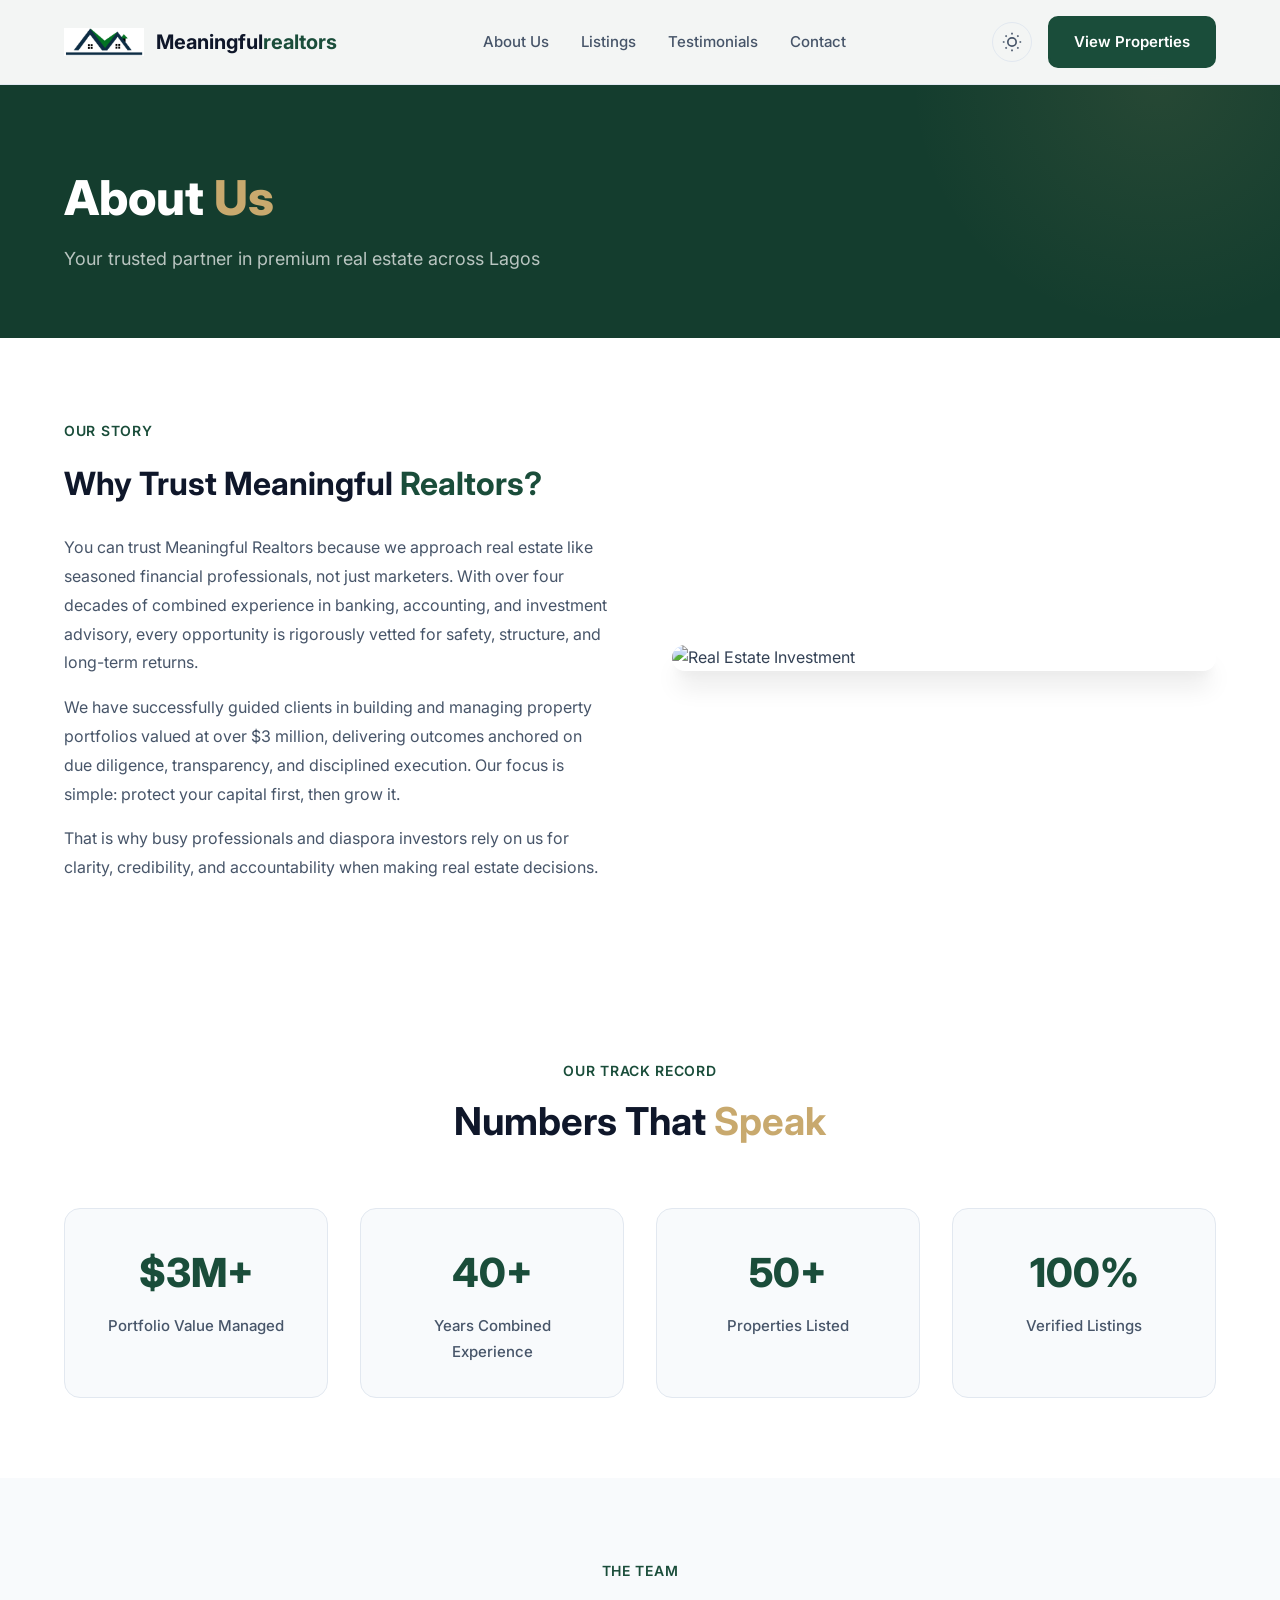
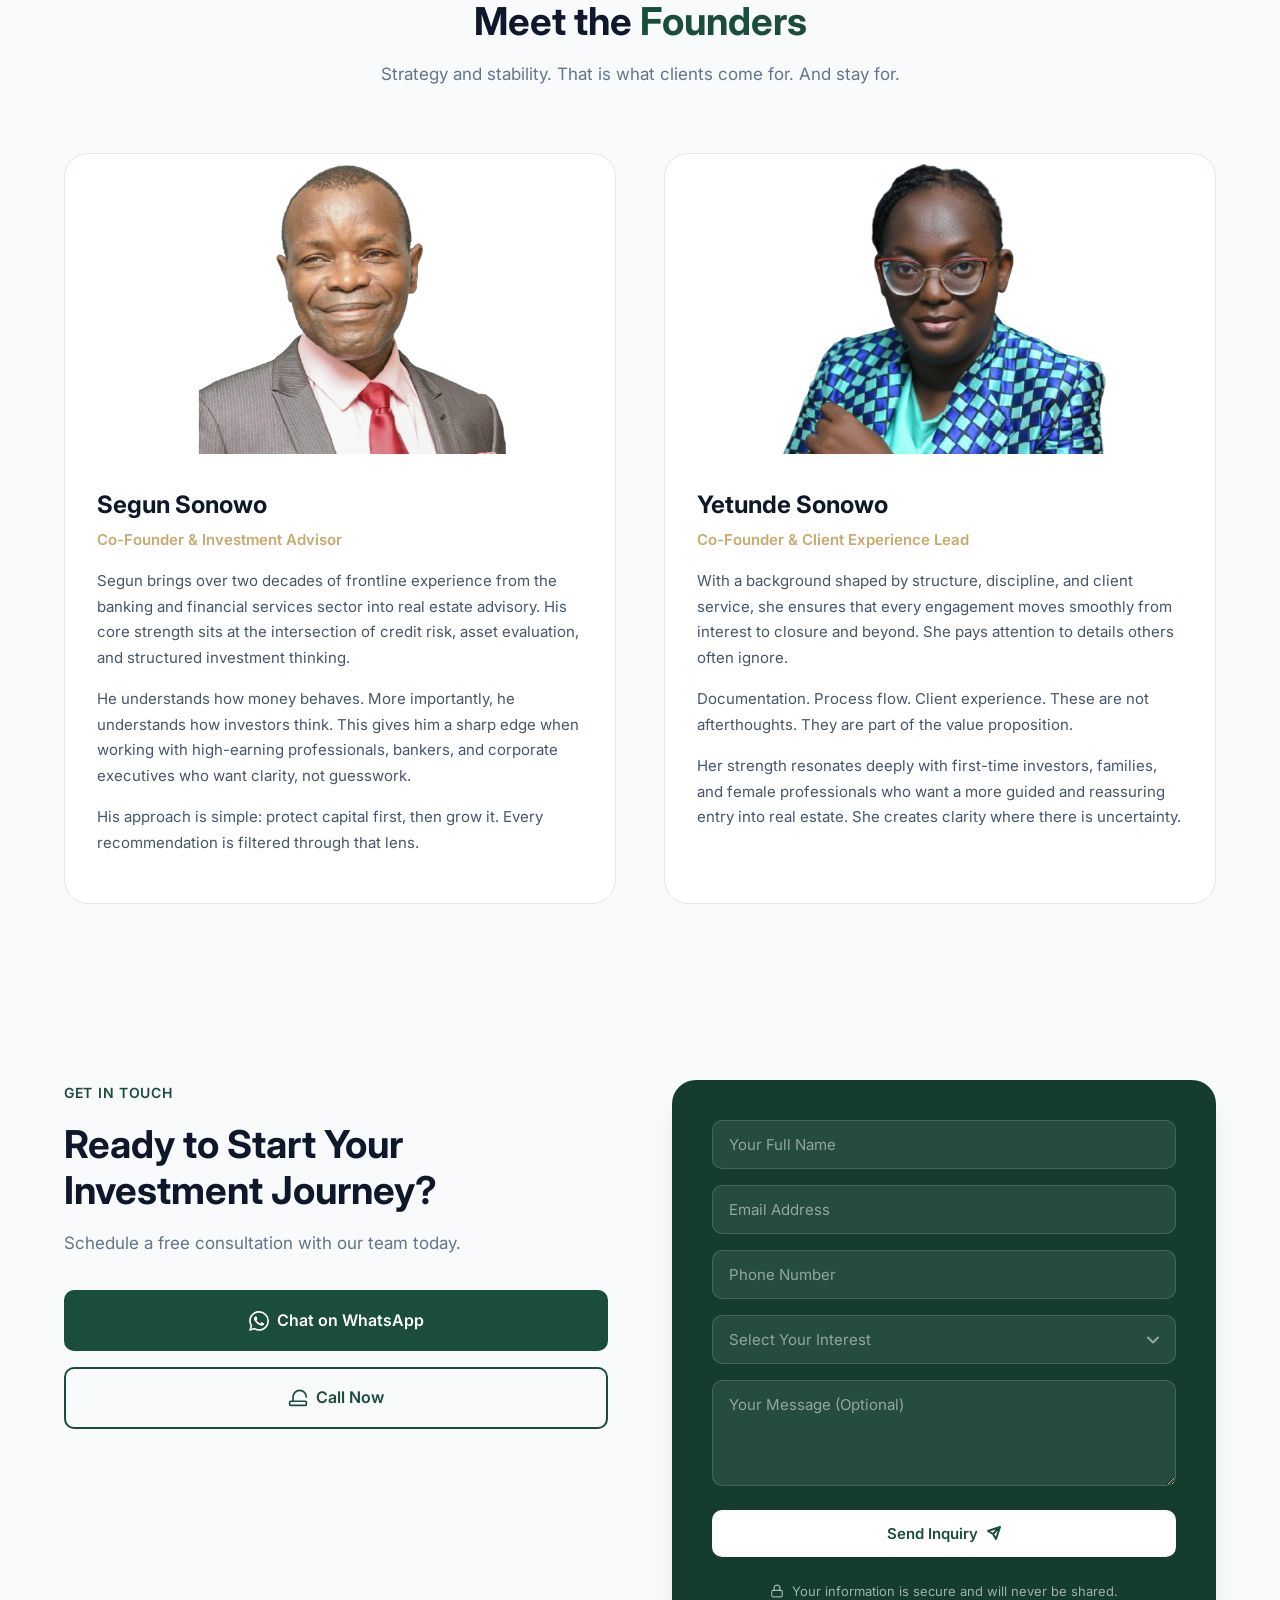
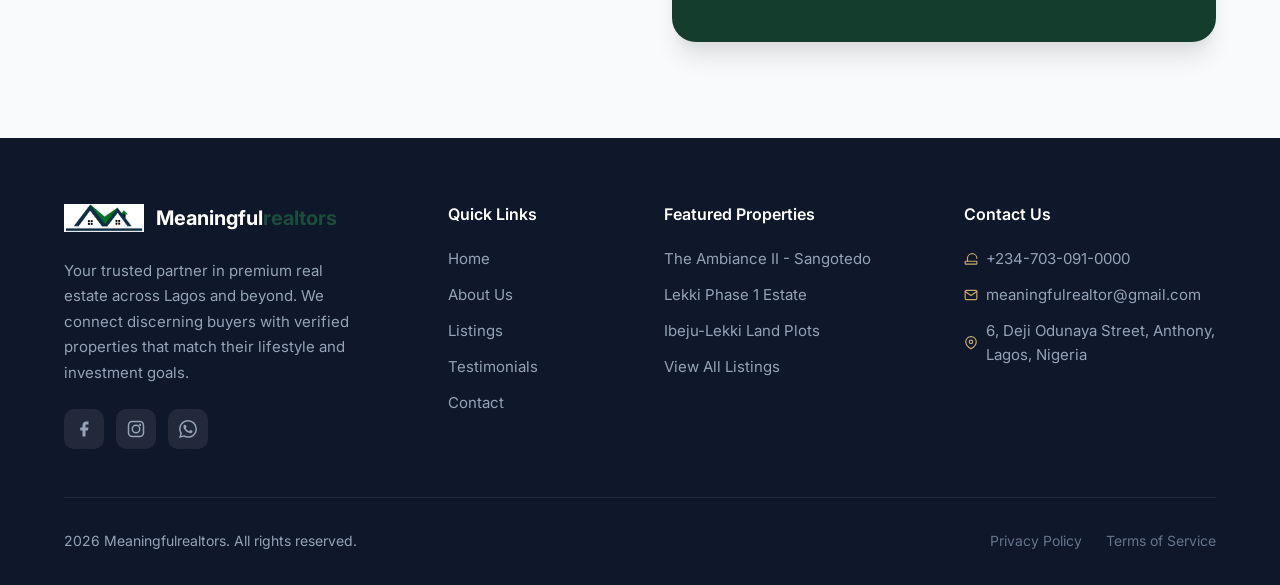
==== commit 358c8795: "favicon update about" ====
--- a/about.html
+++ b/about.html
@@ -5,6 +5,7 @@
     <meta name="viewport" content="width=device-width, initial-scale=1.0">
     <title>About Us - Meaningfulrealtor</title>
     <link rel="stylesheet" href="styles.css">
+    <link rel="icon" type="image/png" href="/images/logo.png">
     <link rel="preconnect" href="https://fonts.googleapis.com">
     <link rel="preconnect" href="https://fonts.gstatic.com" crossorigin>
     <link href="https://fonts.googleapis.com/css2?family=Inter:wght@300;400;500;600;700;800&display=swap" rel="stylesheet">
@@ -270,4 +271,4 @@
     <script src="script.js"></script>
     <script src="https://unpkg.com/aos@next/dist/aos.js"></script>
 </body>
-</html>+</html>
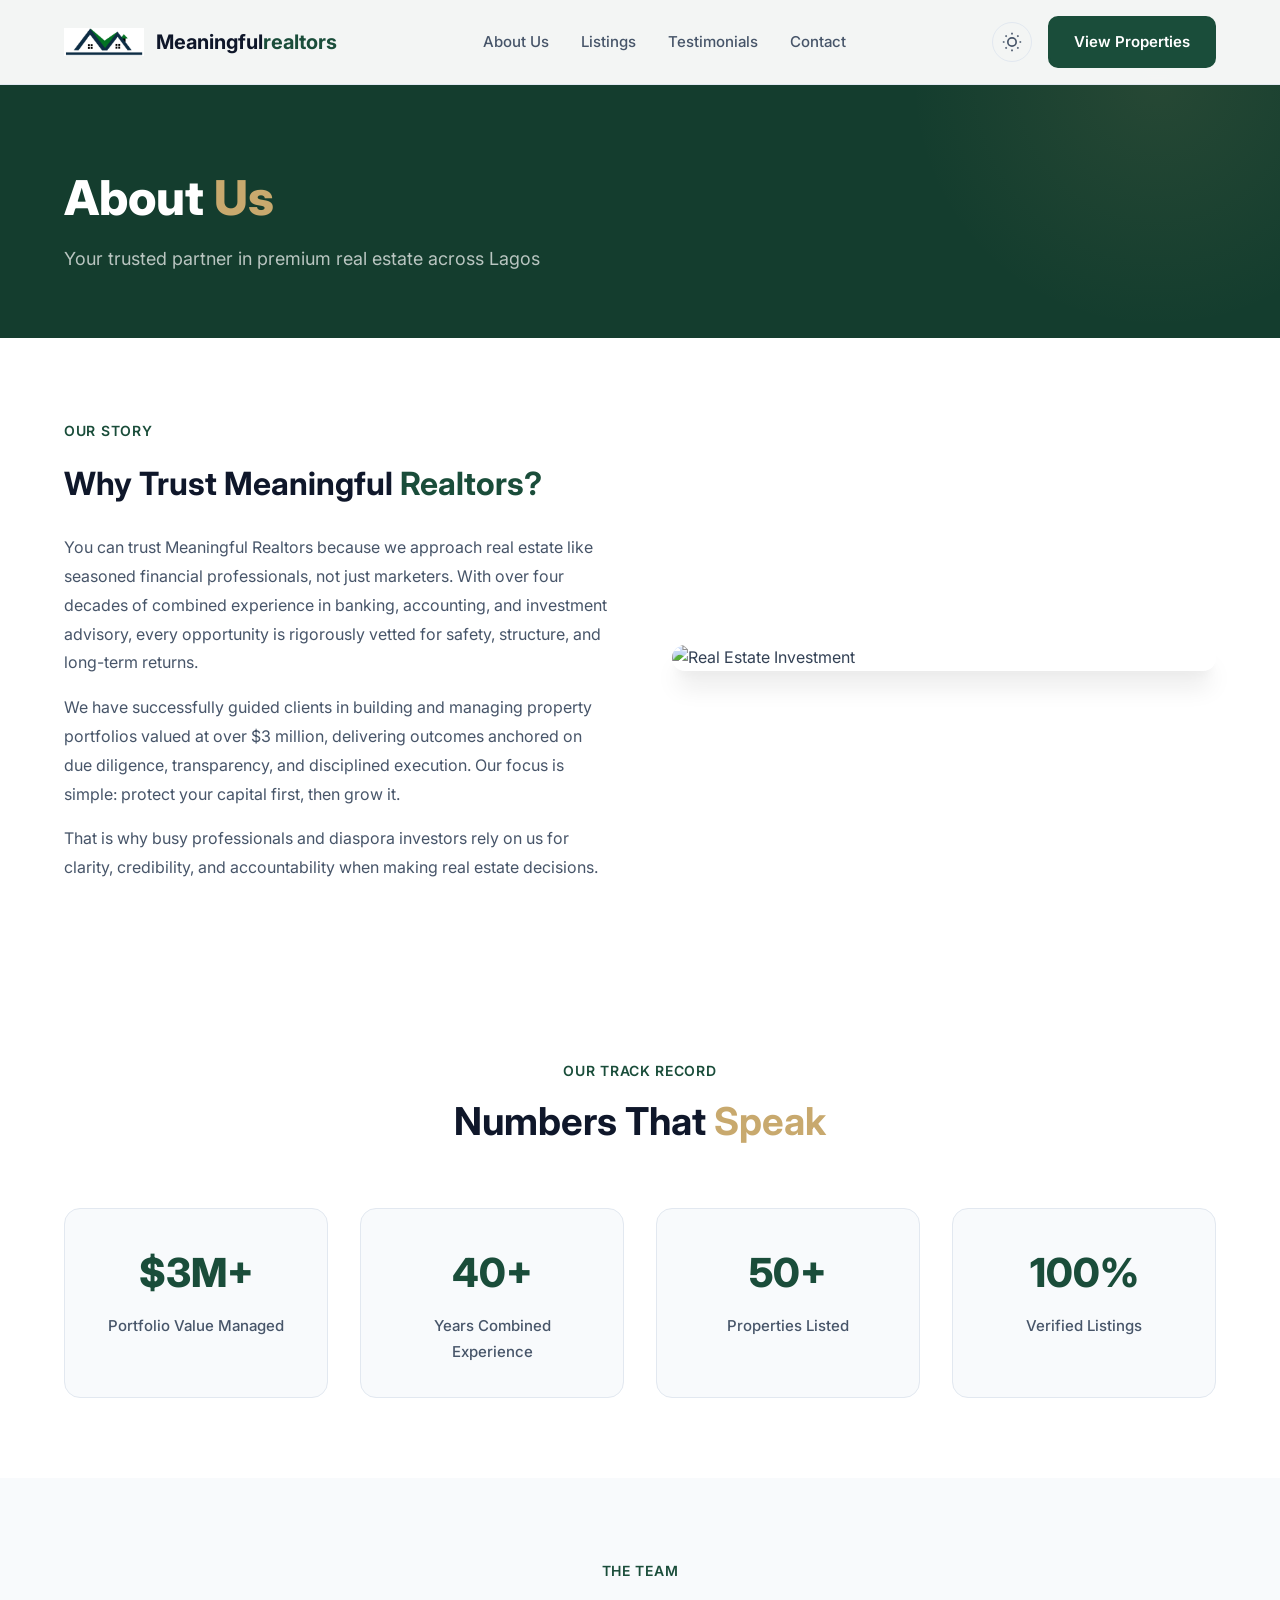
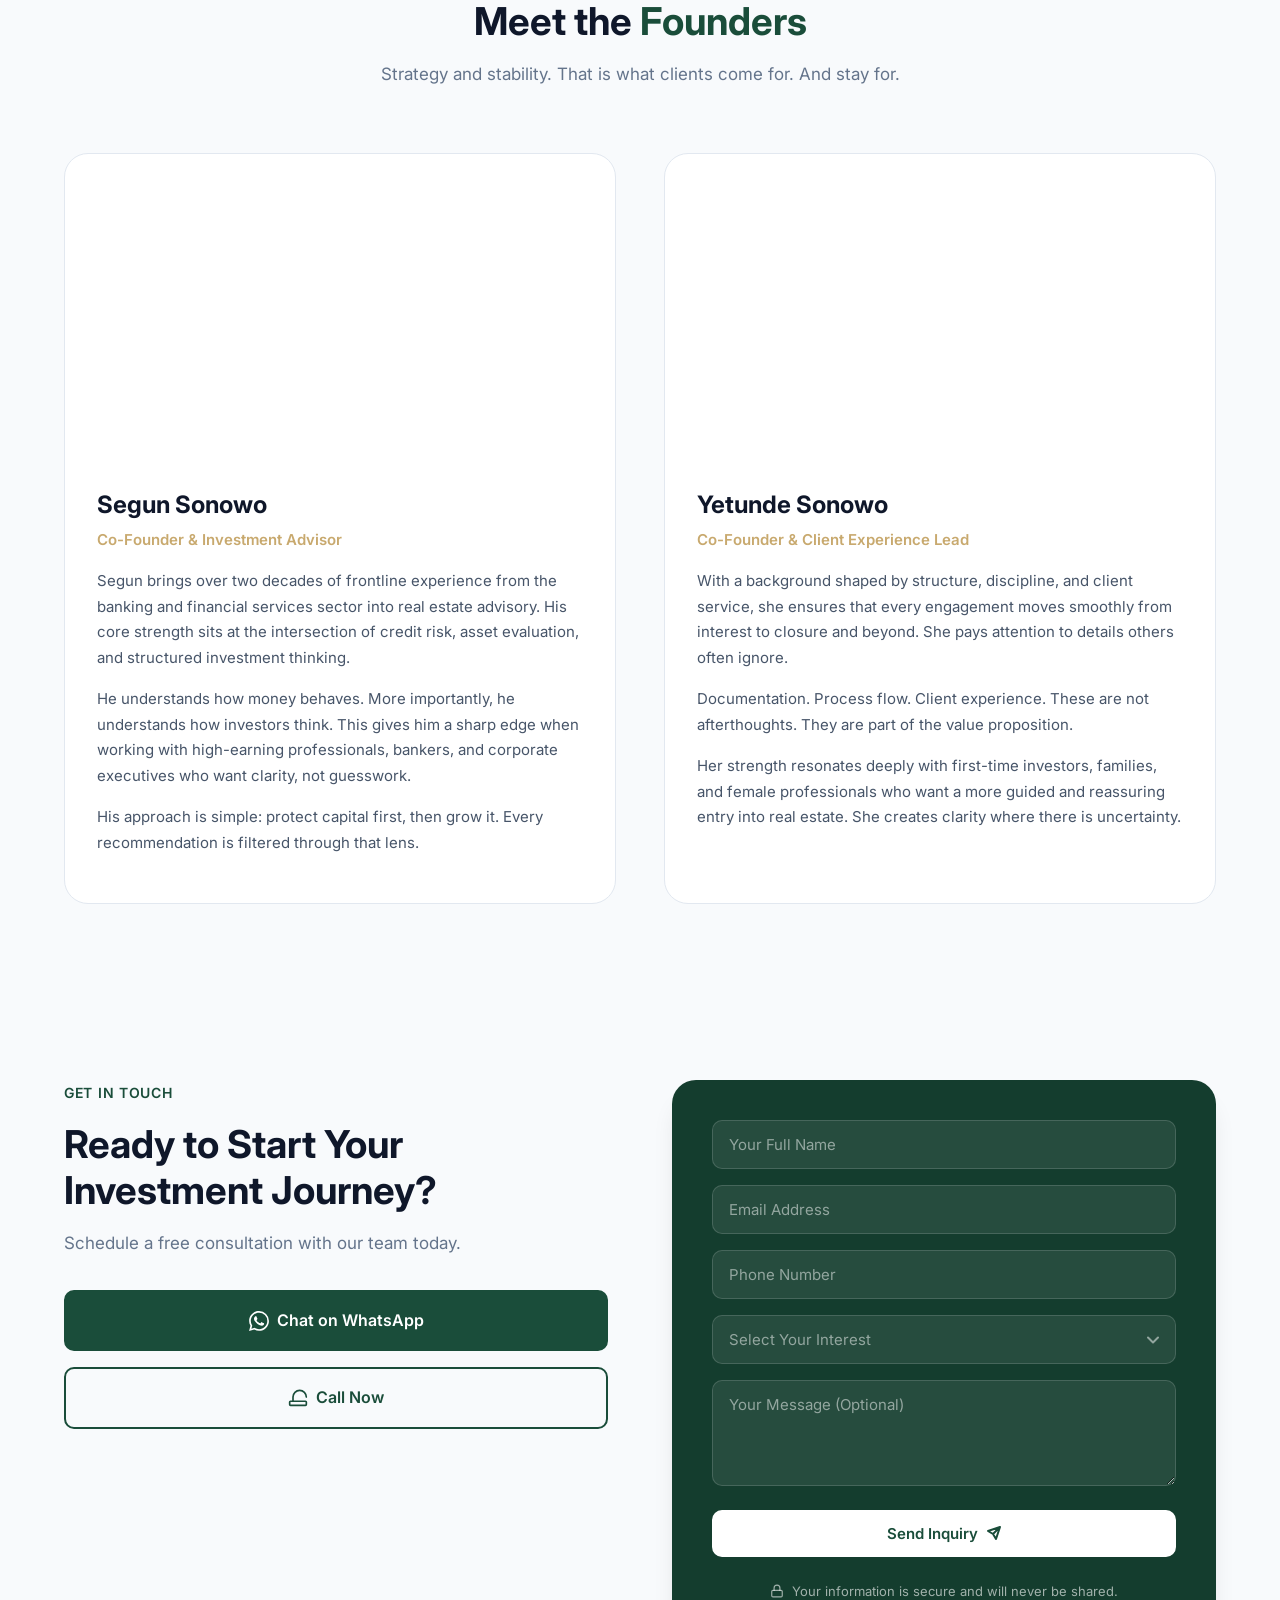
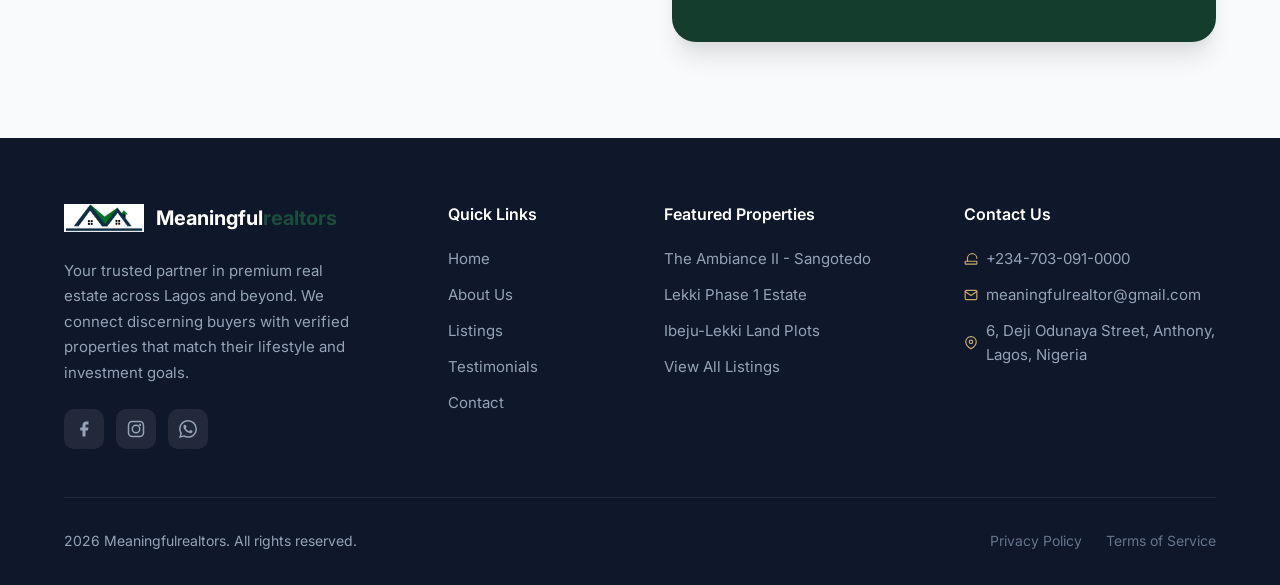
==== commit 38bbd8a1: "updated 23:48, 12/05/2026" ====
--- a/about.html
+++ b/about.html
@@ -4,11 +4,12 @@
     <meta charset="UTF-8">
     <meta name="viewport" content="width=device-width, initial-scale=1.0">
     <title>About Us - Meaningfulrealtor</title>
+    <link rel="icon" type="image/png" href="/images/logo.png">
     <link rel="stylesheet" href="styles.css">
-    <link rel="icon" type="image/png" href="/images/logo.png">
     <link rel="preconnect" href="https://fonts.googleapis.com">
     <link rel="preconnect" href="https://fonts.gstatic.com" crossorigin>
     <link href="https://fonts.googleapis.com/css2?family=Inter:wght@300;400;500;600;700;800&display=swap" rel="stylesheet">
+    <link rel="stylesheet" href="https://unpkg.com/aos@next/dist/aos.css" />
 </head>
 <body>
 
@@ -91,19 +92,19 @@
                 <h2 class="section-title">Numbers That <span class="text-gold">Speak</span></h2>
             </div>
             <div class="trust-grid">
-                <div class="trust-item">
+                <div class="trust-item" data-aos="fade-up" data-aos-duration="2000">
                     <span class="trust-number">$3M+</span>
                     <span class="trust-label">Portfolio Value Managed</span>
                 </div>
-                <div class="trust-item">
+                <div class="trust-item" data-aos="fade-down" data-aos-duration="2000">
                     <span class="trust-number">40+</span>
                     <span class="trust-label">Years Combined Experience</span>
                 </div>
-                <div class="trust-item">
+                <div class="trust-item" data-aos="fade-up" data-aos-duration="2000">
                     <span class="trust-number">50+</span>
                     <span class="trust-label">Properties Listed</span>
                 </div>
-                <div class="trust-item">
+                <div class="trust-item"  data-aos="fade-down" data-aos-duration="2000">
                     <span class="trust-number">100%</span>
                     <span class="trust-label">Verified Listings</span>
                 </div>
@@ -121,10 +122,10 @@
             </div>
             <div class="founders-grid">
                 <div class="founder-card">
-                    <div class="founder-image">
+                    <div class="founder-image" data-aos="flip-left" data-aos-duration="1000" ata-aos-easing="ease-out-cubic">
                         <img src="./images/segun_sonowo.png" alt="Segun Sonowo">
                     </div>
-                    <div class="founder-content">
+                    <div class="founder-content" data-aos="fade-up" data-aos-duration="300">
                         <h3>Segun Sonowo</h3>
                         <span class="founder-role">Co-Founder & Investment Advisor</span>
                         <p>Segun brings over two decades of frontline experience from the banking and financial services sector into real estate advisory. His core strength sits at the intersection of credit risk, asset evaluation, and structured investment thinking.</p>
@@ -133,10 +134,10 @@
                     </div>
                 </div>
                 <div class="founder-card">
-                    <div class="founder-image">
+                    <div class="founder-image" data-aos="flip-right" data-aos-duration="1000" data-aos-easing="ease-out-cubic">
                         <img src="./images/Yetunde_Sonowo.png" alt="Yetunde Sonowo">
                     </div>
-                    <div class="founder-content">
+                    <div class="founder-content" data-aos="fade-up" data-aos-duration="300">
                         <h3>Yetunde Sonowo</h3>
                         <span class="founder-role">Co-Founder & Client Experience Lead</span>
                         <p>With a background shaped by structure, discipline, and client service, she ensures that every engagement moves smoothly from interest to closure and beyond. She pays attention to details others often ignore.</p>
@@ -168,7 +169,7 @@
                     </div>
                 </div>
                 <div class="contact-form-wrapper">
-                    <form class="contact-form" action="#" method="POST">
+                    <form class="contact-form" netlify method="POST">
                         <div class="form-group">
                             <input type="text" name="name" placeholder="Your Full Name" required>
                         </div>
@@ -269,6 +270,13 @@
     </footer>
 
     <script src="script.js"></script>
+    <!-- chatbot script -->
+    <script async type='module' src='https://interfaces.zapier.com/assets/web-components/zapier-interfaces/zapier-interfaces.esm.js'></script>
+    <zapier-interfaces-chatbot-embed is-popup='true' chatbot-id='cmp2pj3eb000k8pg5z4zpaoap'></zapier-interfaces-chatbot-embed>
+    <!-- AOS script -->
     <script src="https://unpkg.com/aos@next/dist/aos.js"></script>
+    <script>
+      AOS.init();
+    </script>
 </body>
-</html>
+</html>
--- a/styles.css
+++ b/styles.css
@@ -484,6 +484,21 @@
     background-color: var(--color-gold);
     border-radius: 50%;
     display: inline-block;
+    animation: breathe 2s ease-in-out infinite;
+}
+@keyframes breathe {
+  0% {
+    transform: scale(0.5);
+    opacity: 0.2;
+  }
+  50% {
+    transform: scale(1.1);
+    opacity: 1;
+  }
+  100% {
+    transform: scale(0.5);
+    opacity: 0.2;
+  }
 }
 
 .hero-title {
@@ -1608,9 +1623,7 @@
     .stat{
         justify-items: center;
     }
-    .container{
-        /* margin-right: 0%; */
-    }
+    
     .featured-card,
     .about-story-grid,
     .contact-wrapper {
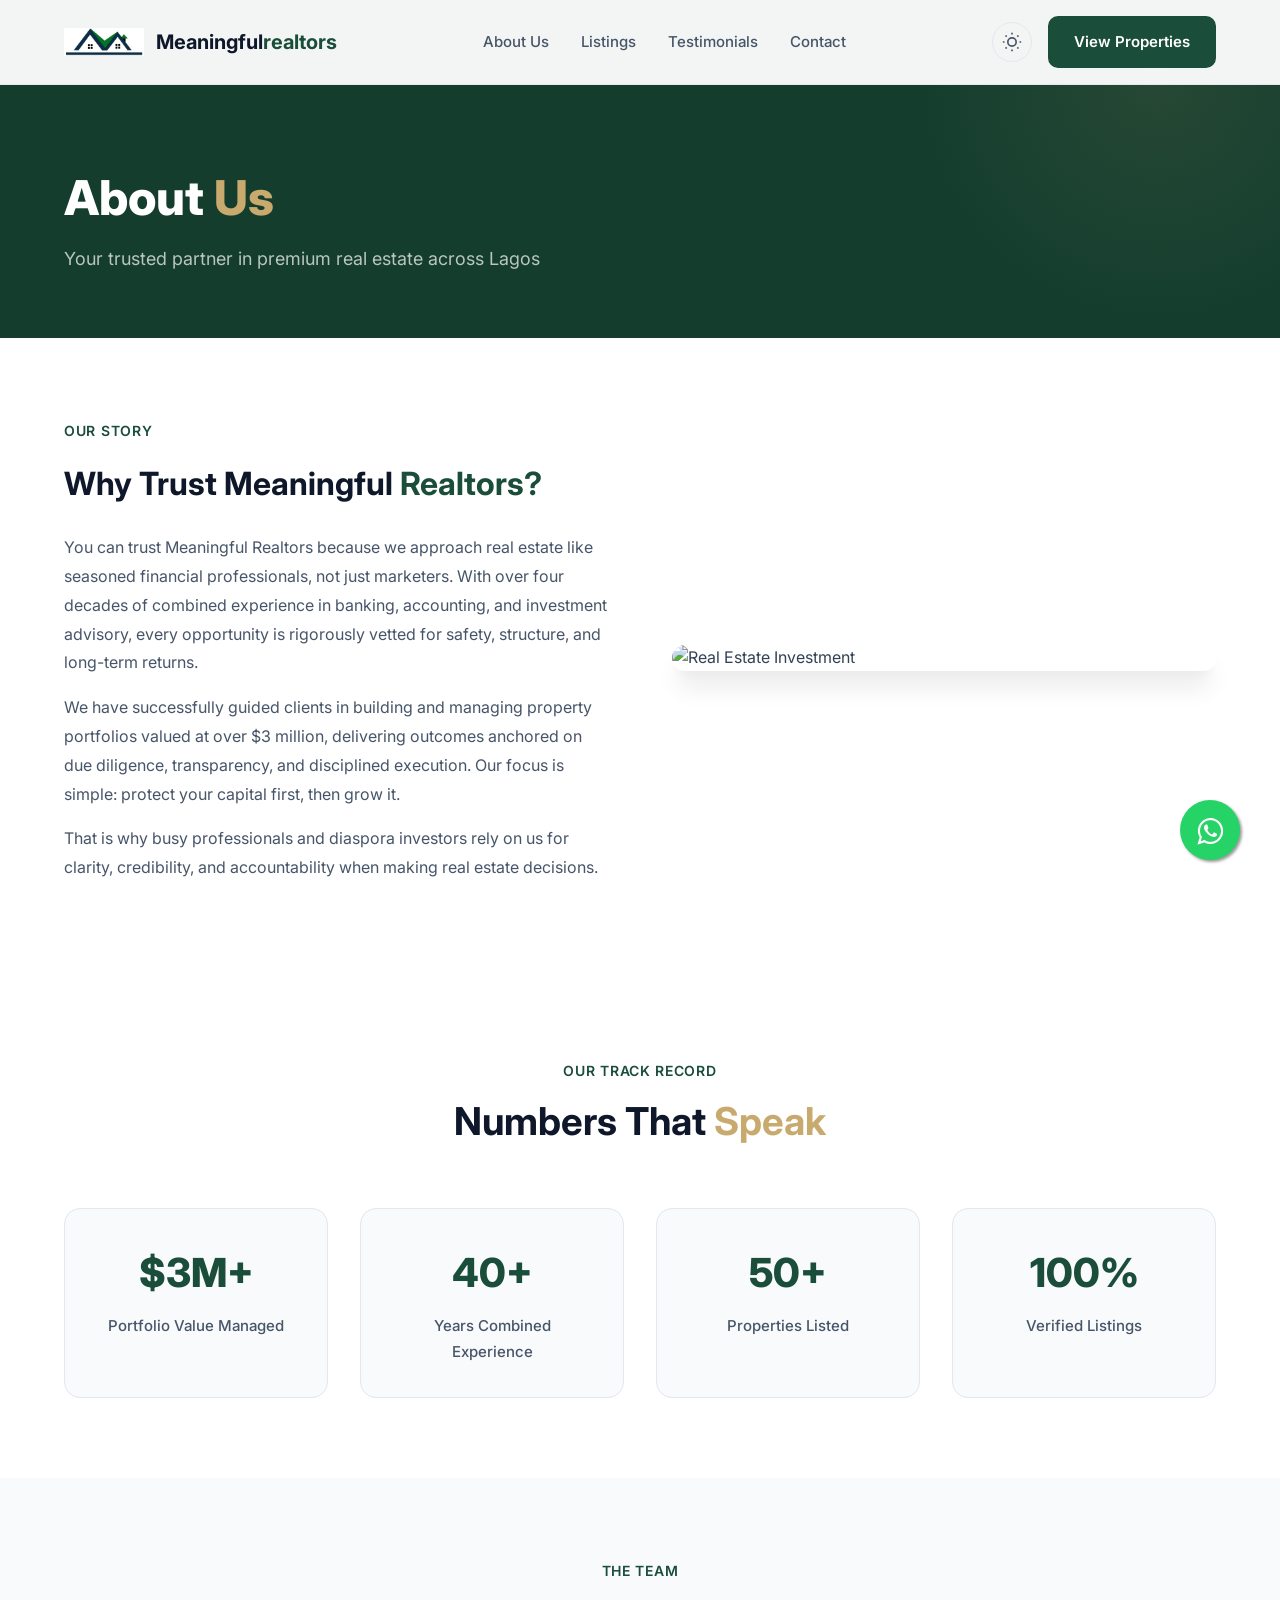
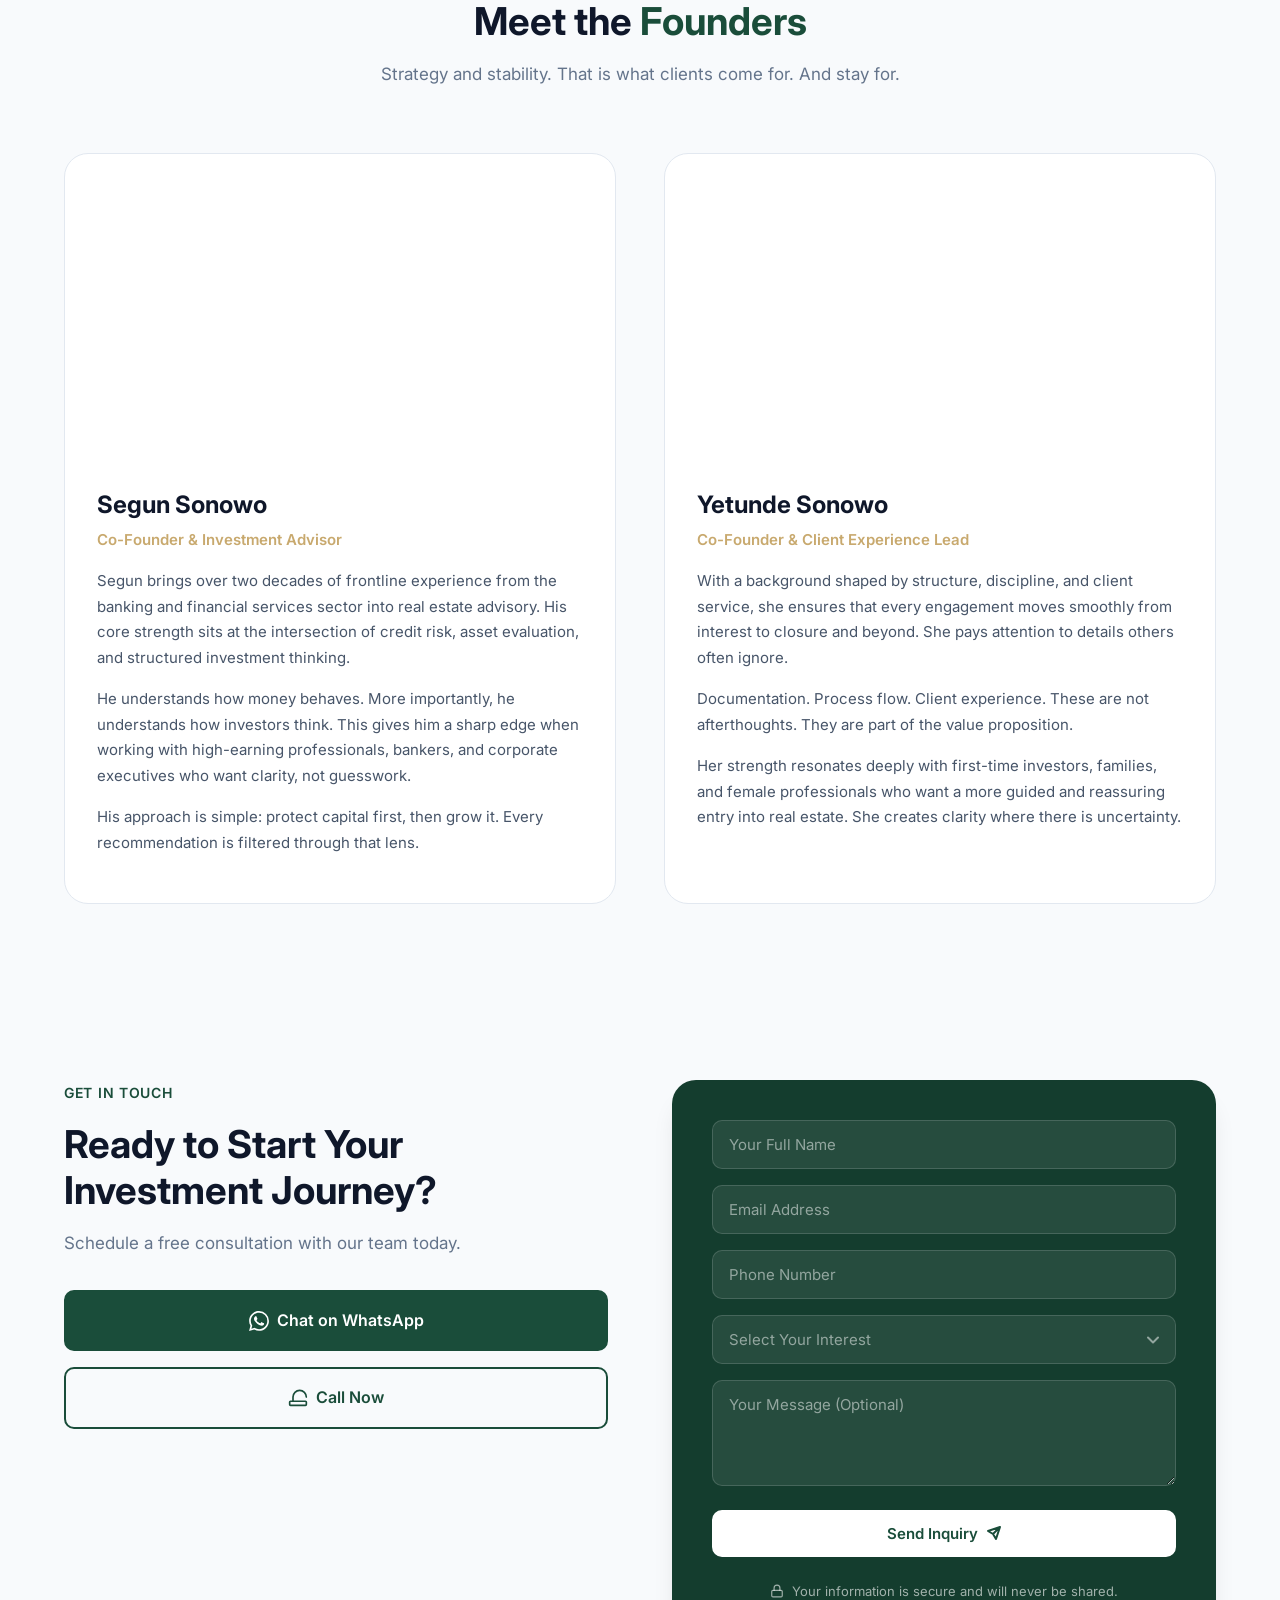
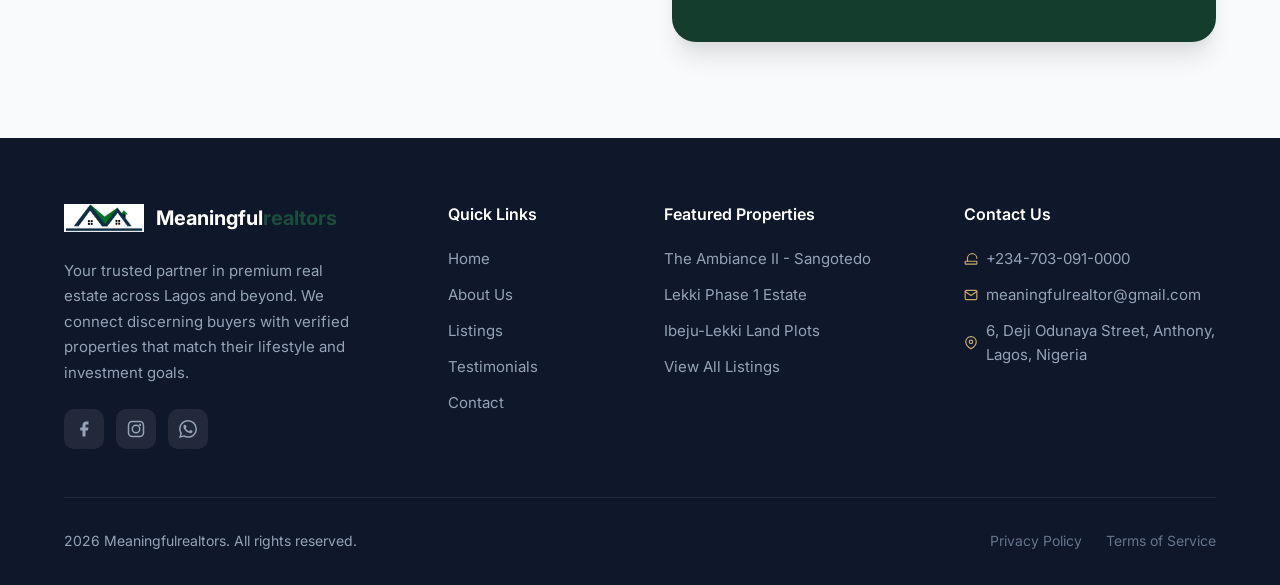
==== commit 962d9a0d: "update for Mr. Meaningful" ====
--- a/about.html
+++ b/about.html
@@ -10,9 +10,13 @@
     <link rel="preconnect" href="https://fonts.gstatic.com" crossorigin>
     <link href="https://fonts.googleapis.com/css2?family=Inter:wght@300;400;500;600;700;800&display=swap" rel="stylesheet">
     <link rel="stylesheet" href="https://unpkg.com/aos@next/dist/aos.css" />
+    <!-- Bootstrap cdn -->
+    <link rel="stylesheet" href="https://maxcdn.bootstrapcdn.com/font-awesome/4.5.0/css/font-awesome.min.css">
 </head>
 <body>
-
+    <a href="https://wa.me/2347030910000" class="whatsapp-float" target="_blank">
+        <i class="fa fa-whatsapp my-float"></i>
+    </a>
     <!-- Navbar -->
     <nav class="navbar" id="navbar">
         <div class="container nav-container">
--- a/styles.css
+++ b/styles.css
@@ -190,6 +190,35 @@
     width: 100%;
 }
 
+/* FLOATING WHATSAPP */
+.whatsapp-float {
+  position: fixed;
+  width: 60px;
+  height: 60px;
+  bottom: 40px;
+  right: 40px;
+  background-color: #25d366;
+  color: #FFF;
+  border-radius: 50px;
+  text-align: center;
+  font-size: 30px;
+  box-shadow: 2px 2px 3px #999;
+  z-index: 1000;
+  display: flex;
+  align-items: center;
+  justify-content: center;
+  text-decoration: none;
+}
+.my-float {
+  margin-top: 1px;
+}
+
+.whatsapp-float:hover {
+  background-color: #128C7E; /* Darker green on hover */
+  transform: scale(1.1);
+  transition: all 0.3s ease;
+}
+
 /* ============================================
    THEME TOGGLE
    ============================================ */
